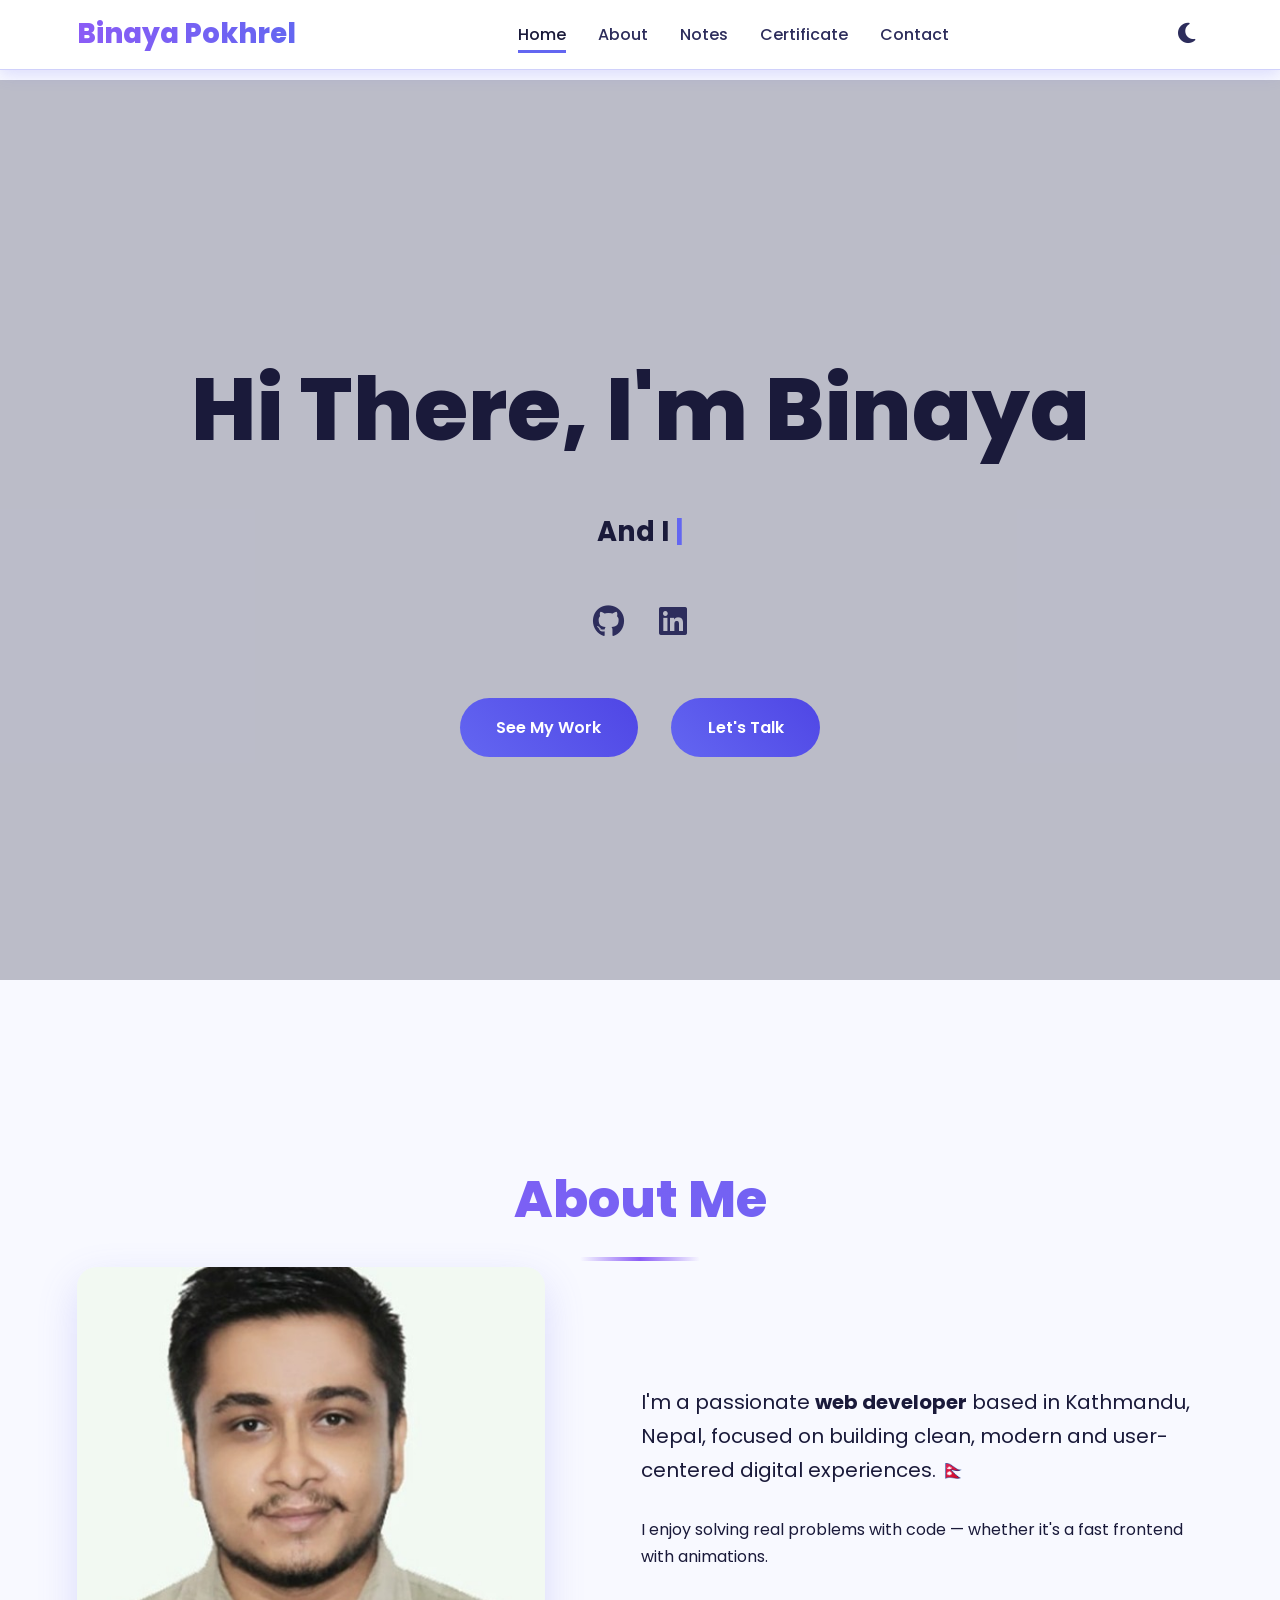
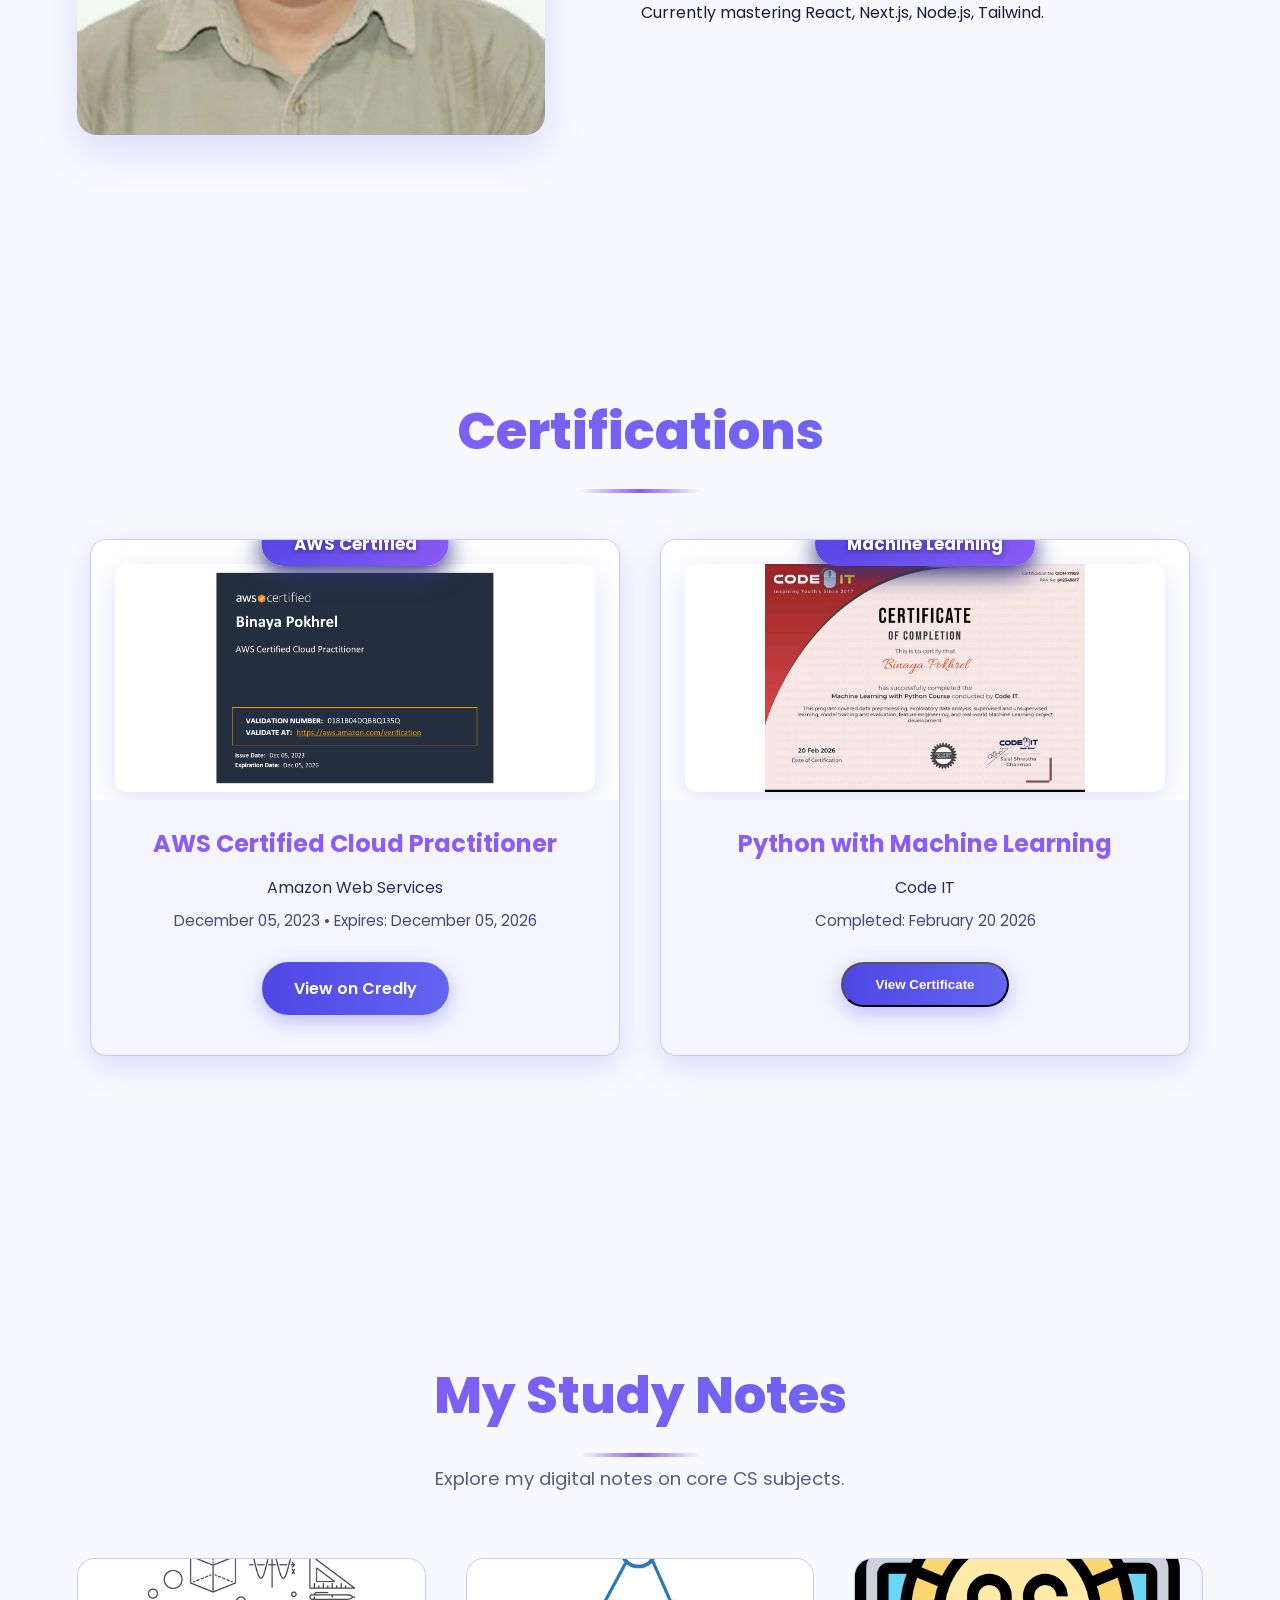
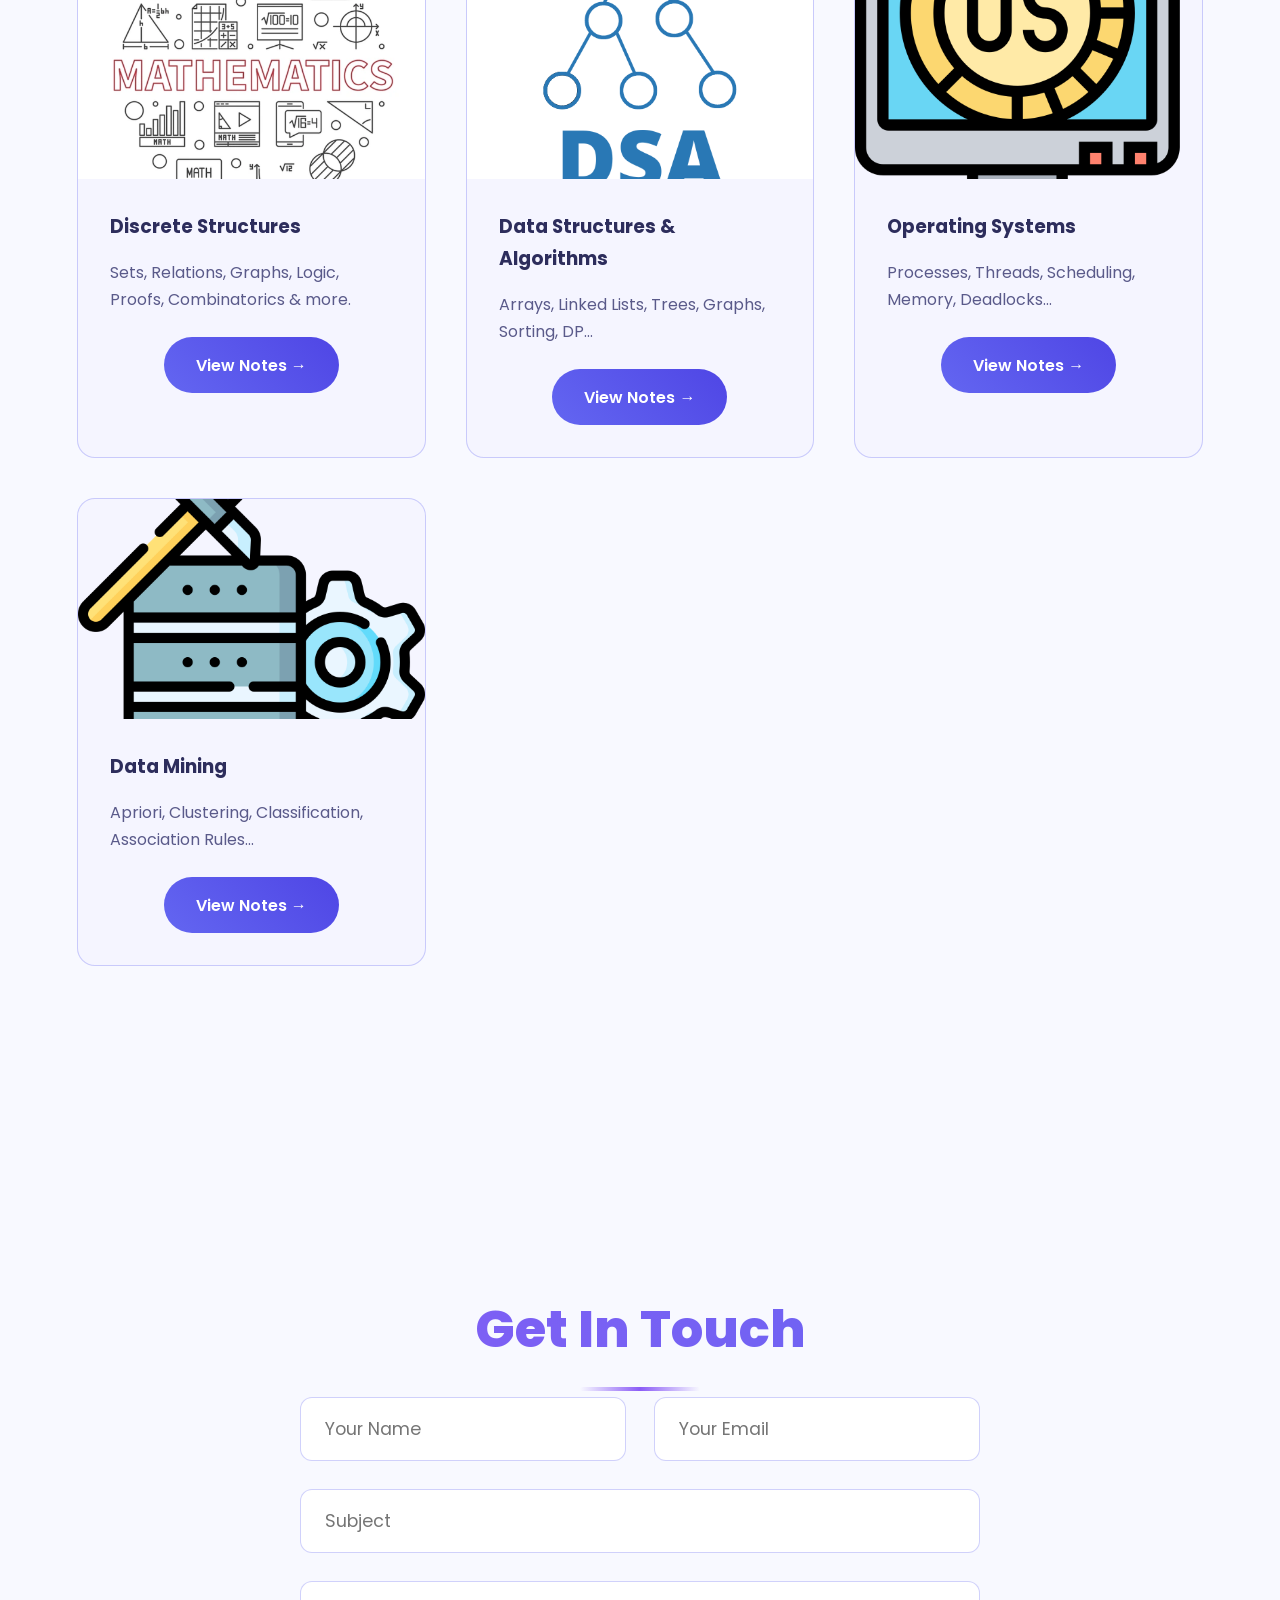
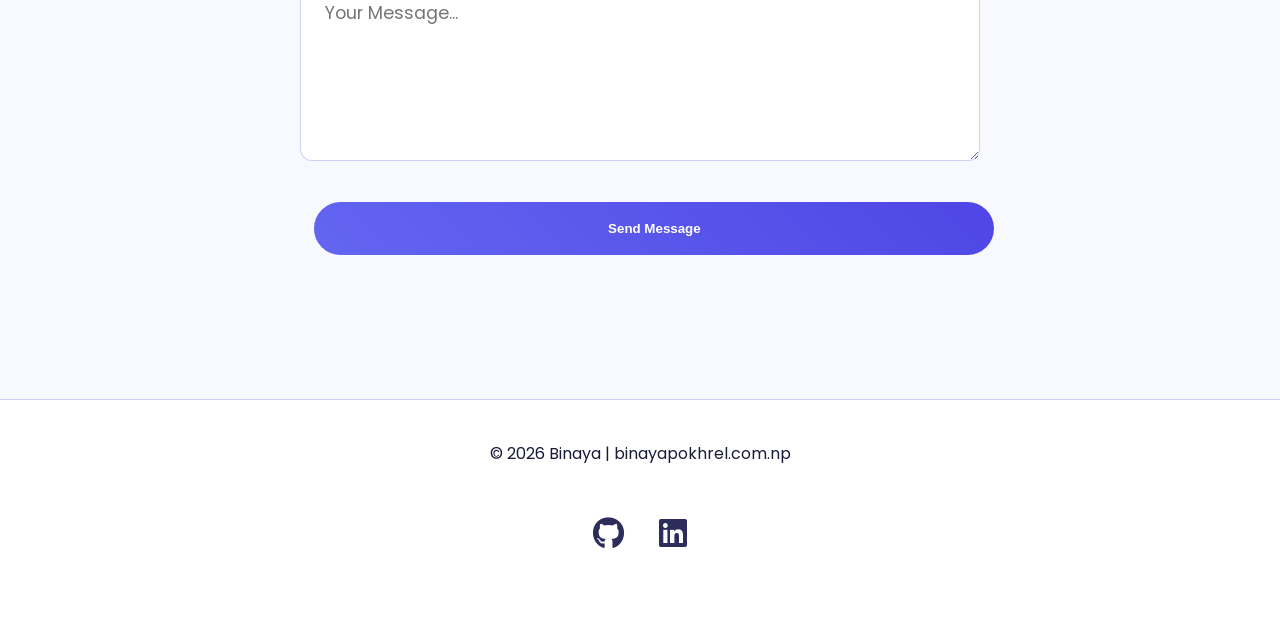
==== index.html @ a127db2f "Update index.html" ====
<!doctype html>
<html lang="en" data-theme="dark">
  <head>
    <meta charset="UTF-8" />
    <meta name="viewport" content="width=device-width, initial-scale=1.0" />
    <link
      rel="stylesheet"
      href="https://cdnjs.cloudflare.com/ajax/libs/font-awesome/6.5.0/css/all.min.css"
    />
    <link
      href="https://fonts.googleapis.com/css2?family=Poppins:wght@300;400;500;600;700;800&display=swap"
      rel="stylesheet"
    />
    <link rel="icon" href="/favicon.ico" type="image/x-icon" />

    <link rel="stylesheet" href="home_pages_style.css" />
    <title>Binaya Pokhrel | Web Developer in Nepal</title>
    <meta
      name="description"
      content="Binaya Pokhrel is a web developer from Kathmandu, Nepal. Specializing in React, Next.js, and modern web development."
    />

    <meta
      name="keywords"
      content="Binaya Pokhrel, Web Developer Nepal, React Developer Nepal, Kathmandu Developer"
    />

    <meta name="author" content="Binaya Pokhrel" />

    <meta name="robots" content="index, follow" />
    <script type="application/ld+json">
      {
        "@context": "https://schema.org",
        "@type": "Person",
        "name": "Binaya Pokhrel",
        "url": "https://binayapokhrel.com.np/",
        "image": "https://binayapokhrel.com.np/binaya.jpg",
        "sameAs": [
          "https://github.com/Binaya077",
          "https://www.linkedin.com/in/binaya-pokhrel-72b52a277/"
        ],
        "jobTitle": "Web Developer"
      }
    </script>
  </head>
  <body>
    <!-- Navigation -->
    <nav id="navbar">
      <div class="nav-container">
        <div class="logo">Binaya Pokhrel</div>

        <button class="hamburger" id="hamburger" aria-label="Toggle menu">
          <span></span>
          <span></span>
          <span></span>
        </button>

        <ul class="nav-links" id="navLinks">
          <li><a href="#home" class="active">Home</a></li>
          <li><a href="#about">About</a></li>
          <li><a href="#Notes">Notes</a></li>
          <li><a href="#certificates">Certificate</a></li>
          <li><a href="#contact">Contact</a></li>
        </ul>

        <div class="theme-toggle-desktop">
          <button id="themeBtn-desktop" aria-label="Toggle theme">
            <i class="fas fa-moon"></i>
          </button>
        </div>
      </div>
    </nav>

    <!-- Hero -->
    <section id="home">
      <video class="hero-video" autoplay muted loop playsinline>
        <source src="video/bg.mp4" type="video/mp4" />
        Your browser does not support the video tag.
      </video>
      <div class="hero-overlay"></div>

      <div class="hero-content">
        <h1>Hi There, I'm Binaya</h1>
        <h2>
          And I <span class="typing">build things</span
          ><span class="cursor">|</span>
        </h2>
        <div class="socials">
          <a href="https://github.com/Binaya077" target="_blank"
            ><i class="fab fa-github"></i
          ></a>
          <a
            href="https://www.linkedin.com/in/binaya-pokhrel-72b52a277/"
            target="_blank"
            ><i class="fab fa-linkedin"></i
          ></a>
        </div>
        <div>
          <a href="#Notes" class="btn">See My Work</a>
          <a href="#contact" class="btn">Let's Talk</a>
        </div>
      </div>
    </section>

    <!-- About -->
    <section id="about">
      <h2 class="section-title">About Me</h2>
      <div class="about-grid">
        <div class="about-img">
          <img src="image/binaya.jpg" alt="Binaya Pokhrel" />
        </div>
        <div>
          <p style="font-size: 1.25rem; margin-bottom: 1.8rem">
            I'm a passionate <strong>web developer</strong> based in Kathmandu,
            Nepal, focused on building clean, modern and user-centered digital
            experiences. 🇳🇵
          </p>
          <p style="margin-bottom: 1.8rem">
            I enjoy solving real problems with code — whether it's a fast
            frontend with animations.
          </p>
          <p>Currently mastering React, Next.js, Node.js, Tailwind.</p>
        </div>
      </div>
    </section>
    <!-- ===================== CERTIFICATES SECTION ===================== -->
    <section class="certificates-section" id="certificates">
      <div class="container">
        <h2 class="section-title">Certifications</h2>

        <div class="certificates-grid">
          <!-- Certificate 1 -->
          <div class="certificate-card">
            <div class="ribbon">AWS Certified</div>
            <div class="certificate-image">
              <img
                src="image/aws.png"
                alt="AWS Certified Cloud Practitioner Certificate"
                loading="lazy"
              />
            </div>
            <div class="certificate-content">
              <h3>AWS Certified Cloud Practitioner</h3>
              <p class="issuer">Amazon Web Services</p>
              <p class="date">December 05, 2023 • Expires: December 05, 2026</p>
              <a
                href="https://www.credly.com/badges/719e9d66-f7d1-41e0-a80d-3349d81aca88/linked_in?t=s58u3l"
                target="_blank"
                rel="noopener noreferrer"
                class="btn-verify"
              >
                View on Credly
              </a>
            </div>
          </div>

          <!-- Certificate 2 -->
          <div class="certificate-card">
            <div class="ribbon">Machine Learning</div>
            <div class="certificate-image">
              <img
                src="/image/python.jpeg"
                alt="Python with Machine Learning Certificate"
                loading="lazy"
              />
            </div>
            <div class="certificate-content">
              <h3>Python with Machine Learning</h3>
              <p class="issuer">Code IT</p>
              <p class="date">Completed: February 20 2026</p>
              <button class="btn-verify" onclick="openModal()">
                View Certificate
              </button>
            </div>
          </div>

          <!-- You can add more cards here -->
        </div>
      </div>
    </section>

    <!-- Notes -->
    <section id="Notes">
      <h2 class="section-title">My Study Notes</h2>
      <p
        style="
          text-align: center;
          max-width: 700px;
          margin: 0 auto 4rem;
          color: var(--text-muted);
          font-size: 1.15rem;
        "
      >
        Explore my digital notes on core CS subjects.
      </p>

      <div class="notes-grid">
        <a href="discrete_structure.html" class="project-card" target="_blank">
          <div
            class="project-img"
            style="background-image: url(&quot;image/disc.png&quot;)"
          ></div>
          <div class="project-info">
            <h3>Discrete Structures</h3>
            <p class="discrete">
              Sets, Relations, Graphs, Logic, Proofs, Combinatorics & more.
            </p>
            <div style="margin-top: 1.5rem; text-align: center">
              <span class="btn" style="padding: 0.9rem 2rem; font-size: 1rem"
                >View Notes →</span
              >
            </div>
          </div>
        </a>

        <a href="dsa_page.html" class="project-card" target="_blank">
          <div
            class="project-img"
            style="background-image: url(&quot;image/dsa.png&quot;)"
          ></div>
          <div class="project-info">
            <h3>Data Structures & Algorithms</h3>
            <p class="discrete">
              Arrays, Linked Lists, Trees, Graphs, Sorting, DP...
            </p>
            <div style="margin-top: 1.5rem; text-align: center">
              <span class="btn" style="padding: 0.9rem 2rem; font-size: 1rem"
                >View Notes →</span
              >
            </div>
          </div>
        </a>

        <a href="os_page.html" class="project-card" target="_blank">
          <div
            class="project-img"
            style="background-image: url(&quot;image/os.png&quot;)"
          ></div>
          <div class="project-info">
            <h3>Operating Systems</h3>
            <p class="discrete">
              Processes, Threads, Scheduling, Memory, Deadlocks...
            </p>
            <div style="margin-top: 1.5rem; text-align: center">
              <span class="btn" style="padding: 0.9rem 2rem; font-size: 1rem"
                >View Notes →</span
              >
            </div>
          </div>
        </a>

        <a href="datamining_page.html" class="project-card" target="_blank">
          <div
            class="project-img"
            style="background-image: url(&quot;image/datamin.png&quot;)"
          ></div>
          <div class="project-info">
            <h3>Data Mining</h3>
            <p class="discrete">
              Apriori, Clustering, Classification, Association Rules...
            </p>
            <div style="margin-top: 1.5rem; text-align: center">
              <span class="btn" style="padding: 0.9rem 2rem; font-size: 1rem"
                >View Notes →</span
              >
            </div>
          </div>
        </a>
      </div>
    </section>

    <!-- Contact -->
    <section id="contact">
      <h2 class="section-title">Get In Touch</h2>
      <div class="contact-form">
        <form id="contactForm">
          <div class="form-row">
            <input type="text" placeholder="Your Name" required />
            <input type="email" placeholder="Your Email" required />
          </div>
          <div style="margin: 1.8rem 0">
            <input type="text" placeholder="Subject" required />
          </div>
          <div>
            <textarea placeholder="Your Message..." required></textarea>
          </div>
          <button
            type="submit"
            class="btn"
            style="width: 100%; margin-top: 2rem; padding: 1.2rem"
          >
            Send Message
          </button>
        </form>
      </div>
    </section>

    <!-- Footer -->
    <footer>
      <p>© 2026 Binaya | binayapokhrel.com.np</p>
      <div class="socials">
        <a href="https://github.com/Binaya077" target="_blank"
          ><i class="fab fa-github"></i
        ></a>
        <a
          href="https://www.linkedin.com/in/binaya-pokhrel-72b52a277/"
          target="_blank"
          ><i class="fab fa-linkedin"></i
        ></a>
      </div>
    </footer>
    <!-- Modal for certificate popup -->
    <div id="certificateModal" class="modal">
      <div class="modal-content">
        <span class="close-modal">&times;</span>
        <img
          id="modalImage"
          src="/image/python.jpeg"
          alt="Python with Machine Learning Certificate - Full View"
        />
        <p>Python with Machine Learning - Code IT</p>
      </div>
    </div>
    <script src="script.js"></script>
  </body>
</html>
---- home_pages_style.css ----
:root {
      --bg-primary:     #0d0d1a;
      --bg-secondary:   #080818;
      --bg-card:        rgba(15,15,45,0.65);
      --text-primary:   #e0e0ff;
      --text-secondary: #d0d6ff;
      --text-muted:     #a5b4fc;
      --accent:         #7c7fff;
      --accent-dark:    #6366f1;
      --accent-light:   #a78bfa;
      --border:         rgba(120,100,255,0.22);
      --shadow:         rgba(0,0,0,0.5);
      --overlay:        rgba(0,0,0,0.45);
    }

    [data-theme="light"] {
      --bg-primary:     #f8f9ff;
      --bg-secondary:   #ffffff;
      --bg-card:        rgba(245,245,255,0.94);
      --text-primary:   #1a1a3a;
      --text-secondary: #2d2d5c;
      --text-muted:     #5a5a8a;
      --accent:         #6366f1;
      --accent-dark:    #4f46e5;
      --accent-light:   #8b5cf6;
      --border:         rgba(99,102,241,0.3);
      --shadow:         rgba(99,102,241,0.2);
      --overlay:        rgba(30,30,60,0.28);
    }

    * {
      margin: 0;
      padding: 0;
      box-sizing: border-box;
    }

    body {
      font-family: 'Poppins', sans-serif;
      background: var(--bg-primary);
      color: var(--text-primary);
      line-height: 1.7;
      overflow-x: hidden;
      padding-top: 80px;
      transition: background 0.4s, color 0.4s;
    }

    html { scroll-behavior: smooth; }

    /* ─── Navbar ─── */
    nav {
      position: fixed;
      top: 0; left: 0; right: 0;
      z-index: 1000;
      background: rgba(10,10,25,0.9);
      backdrop-filter: blur(12px);
      border-bottom: 1px solid var(--border);
      height: 70px;
      transition: all 0.4s;
    }

    [data-theme="light"] nav {
      background: rgba(255,255,255,0.94);
      backdrop-filter: blur(12px);
      box-shadow: 0 4px 16px var(--shadow);
    }

    .nav-container {
      max-width: 1300px;
      margin: 0 auto;
      padding: 0 6%;
      display: flex;
      justify-content: space-between;
      align-items: center;
      height: 100%;
    }

    .logo {
      font-size: 1.7rem;
      font-weight: 800;
      background: linear-gradient(90deg, var(--accent-light), var(--accent));
      -webkit-background-clip: text;
      -webkit-text-fill-color: transparent;
    }

    .nav-links {
      display: flex;
      gap: 2rem;
      list-style: none;
    }

    .nav-links a {
      color: var(--text-secondary);
      text-decoration: none;
      font-weight: 500;
      font-size: 1rem;
      position: relative;
      transition: color 0.3s;
    }

    .nav-links a::after {
      content: '';
      position: absolute;
      width: 0; height: 2.5px;
      bottom: -7px; left: 0;
      background: var(--accent);
      transition: width 0.4s ease;
    }

    .nav-links a:hover::after,
    .nav-links a.active::after { width: 100%; }

    .nav-links a:hover,
    .nav-links a.active { color: var(--text-primary); }

    /* Hamburger */
    .hamburger {
      display: none;
      flex-direction: column;
      justify-content: space-between;
      width: 32px;
      height: 24px;
      background: none;
      border: none;
      cursor: pointer;
      z-index: 1100;
    }

    .hamburger span {
      width: 100%;
      height: 3px;
      background: var(--text-primary);
      border-radius: 3px;
      transition: all 0.35s;
    }

    /* Theme toggle (desktop version) */
    .theme-toggle-desktop {
      display: flex;
      align-items: center;
    }

    .theme-toggle-desktop button {
      background: none;
      border: none;
      color: var(--text-secondary);
      font-size: 1.45rem;
      cursor: pointer;
      padding: 0.5rem;
      transition: all 0.3s;
    }

    .theme-toggle-desktop button:hover {
      color: var(--accent);
      transform: scale(1.2);
    }

    /* Hero */
    #home {
      position: relative;
      min-height: 100vh;
      display: flex;
      align-items: center;
      justify-content: center;
      text-align: center;
      padding: 2rem 6% 0;
      overflow: hidden;
    }

    .hero-video {
      position: absolute;
      inset: 0;
      width: 100%;
      height: 100%;
      object-fit: cover;
      z-index: 1;
    }

    .hero-overlay {
      position: absolute;
      inset: 0;
      background: var(--overlay);
      z-index: 2;
    }

    .hero-content {
      position: relative;
      z-index: 3;
      max-width: 950px;
    }

    .hero-content h1 {
      font-size: clamp(2.8rem, 8vw, 5.5rem);
      margin-bottom: 1.4rem;
      font-weight: 800;
    }

    .hero-content h2 {
      font-size: 1.7rem;
      margin: 1.5rem 0 2.5rem;
    }

    .typing { color: var(--accent); font-weight: 700; }
    .cursor  { color: var(--accent); animation: blink 0.8s step-end infinite; }

    @keyframes blink { 50% { opacity: 0; } }

    .socials {
      margin: 2.5rem 0 3rem;
      display: flex;
      justify-content: center;
      gap: 2.2rem;
    }

    .socials a {
      color: var(--text-secondary);
      font-size: 2rem;
      transition: all 0.4s;
    }

    .socials a:hover {
      color: var(--accent);
      transform: translateY(-8px) scale(1.15);
    }

    .btn {
      display: inline-block;
      padding: 1rem 2.3rem;
      background: linear-gradient(45deg, var(--accent), var(--accent-dark));
      color: white;
      text-decoration: none;
      border-radius: 50px;
      font-weight: 600;
      margin: 0 0.9rem;
      transition: all 0.4s;
      border: none;
      cursor: pointer;
    }

    .btn:hover {
      transform: translateY(-4px);
      box-shadow: 0 12px 30px color-mix(in srgb, var(--accent) 60%, black);
    }

    /* Sections */
    section {
      padding: 11rem 6% 9rem;
      max-width: 1300px;
      margin: 0 auto;
    }

    .section-title {
      text-align: center;
      font-size: 3.2rem;
      margin-bottom: 5rem;
      color: var(--accent-light);
      position: relative;
    }

    .section-title::after {
      content: '';
      width: 140px; height: 5px;
      background: linear-gradient(90deg, var(--accent), var(--accent-dark));
      position: absolute;
      bottom: -18px; left: 50%;
      transform: translateX(-50%);
      border-radius: 3px;
    }

    .about-grid {
      display: grid;
      grid-template-columns: 1fr 1.2fr;
      gap: 6rem;
      align-items: center;
    }

    .about-img img {
      width: 100%;
      border-radius: 20px;
      box-shadow: 0 15px 40px var(--shadow);
      transition: transform 0.5s;
    }

    .about-img:hover img { transform: scale(1.04); }

    .notes-grid {
      display: grid;
      grid-template-columns: repeat(auto-fit, minmax(320px, 1fr));
      gap: 2.5rem;
    }

    .project-card {
      background: var(--bg-card);
      border-radius: 18px;
      overflow: hidden;
      border: 1px solid var(--border);
      text-decoration: none;
      color: inherit;
      transition: all 0.5s;
      display: block;
    }

    .project-card:hover {
      transform: translateY(-16px);
      border-color: var(--accent);
      box-shadow: 0 25px 50px var(--shadow);
    }

    .project-img {
      height: 220px;
      background-size: cover;
      background-position: center;
      background-repeat: no-repeat;
    }

    .project-info {
      padding: 2rem;
    }

    .project-info h3 {
      color: var(--text-secondary);
      margin-bottom: 1rem;
    }

    .discrete { color: var(--text-muted); }

    .contact-form {
      max-width: 680px;
      margin: 0 auto;
    }

    .form-row {
      display: grid;
      grid-template-columns: 1fr 1fr;
      gap: 1.8rem;
    }

    input, textarea {
      width: 100%;
      padding: 1.1rem 1.5rem;
      background: color-mix(in srgb, var(--bg-secondary) 95%, white);
      border: 1px solid var(--border);
      border-radius: 12px;
      color: var(--text-primary);
      font-size: 1.1rem;
      font-family: inherit;
    }

    textarea { min-height: 180px; }

    footer {
      background: var(--bg-secondary);
      text-align: center;
      padding: 2.5rem 6% 1.5rem;
      border-top: 1px solid var(--border);
    }

    /* ─── RESPONSIVE ─── */
    @media (max-width: 768px) {
      body { padding-top: 70px; }
      nav { height: 70px; }

      .hamburger { display: flex; }

      .nav-links {
        position: fixed;
        top: 0;
        right: -100%;
        width: 80%;
        max-width: 320px;
        height: 100vh;
        background: var(--bg-secondary);
        flex-direction: column;
        justify-content: center;
        align-items: center;
        transition: right 0.45s ease;
        z-index: 999;
        padding: 6rem 2rem 2rem;
      }

      .nav-links.active {
        right: 0;
      }

      .nav-links a {
        font-size: 1.4rem;
        margin: 1.4rem 0;
      }

      .theme-toggle-desktop { display: none; }

      .theme-item {
        margin-top: 3rem;
      }

      #themeBtn-mobile {
        font-size: 2.2rem;
        padding: 1rem;
        background: none;
        border: none;
        color: var(--text-secondary);
        cursor: pointer;
      }

      .about-grid { grid-template-columns: 1fr; text-align: center; gap: 3rem; }
      .form-row { grid-template-columns: 1fr; }
      .section-title { font-size: 2.6rem; }
      .hero-video { display: none; } /* video usually looks bad on mobile */
    }

    /* Hamburger animation */
    .hamburger.active span:nth-child(1) {
      transform: rotate(45deg) translate(8px, 8px);
    }
    .hamburger.active span:nth-child(2) {
      opacity: 0;
    }
    .hamburger.active span:nth-child(3) {
      transform: rotate(-45deg) translate(7px, -7px);
    }
  
    /* CERTIFICATES SECTION – works in both themes via variables */
/* CERTIFICATES SECTION */
.certificates-section {
  padding: 100px 20px 120px;
  background: var(--bg-primary);
}

.container {
  max-width: 1100px;
  margin: 0 auto;
}

.section-title {
  text-align: center;
  font-size: 3.2rem;
  font-weight: 800;
  margin-bottom: 1.5rem;
  background: linear-gradient(90deg, var(--accent-light), var(--accent));
  -webkit-background-clip: text;
  -webkit-text-fill-color: transparent;
  background-clip: text;
  position: relative;
}

.section-title::after {
  content: '';
  display: block;
  width: 120px;
  height: 4px;
  background: linear-gradient(90deg, transparent, var(--accent-light), transparent);
  margin: 20px auto 0;
  border-radius: 2px;
}

.certificates-grid {
  display: grid;
  grid-template-columns: repeat(auto-fit, minmax(340px, 1fr));
  gap: 2.5rem;
  margin-top: 4rem;
}

.certificate-card {
  position: relative;
  background: var(--bg-card);
  border: 1px solid var(--border);
  border-radius: 16px;
  overflow: hidden;
  transition: all 0.4s ease;
  box-shadow: 0 10px 30px var(--shadow);
}

.certificate-card:hover {
  transform: translateY(-12px);
  box-shadow: 0 20px 50px color-mix(in srgb, var(--accent) 35%, transparent);
  border-color: color-mix(in srgb, var(--accent) 60%, transparent);
}

/* Floating Ribbon */
.ribbon {
  position: absolute;
  top: -18px;
  left: 50%;
  transform: translateX(-50%);
  background: linear-gradient(135deg, var(--accent-dark), var(--accent-light));
  color: white;
  padding: 8px 32px;
  font-weight: 700;
  font-size: 1.05rem;
  border-radius: 50px;
  box-shadow: 0 8px 25px color-mix(in srgb, var(--accent) 50%, black);
  white-space: nowrap;
  z-index: 10;
  animation: float 5s ease-in-out infinite;
  text-shadow: 0 1px 6px rgba(0,0,0,0.5);
}

@keyframes float {
  0%, 100% { transform: translateX(-50%) translateY(0) rotate(-4deg); }
  50%      { transform: translateX(-50%) translateY(-14px) rotate(4deg); }
}

/* .certificate-area */
.certificate-image {
  position: relative;
  height: 260px;                    /* ← adjust this value: 220–300px depending on your taste */
  padding: 1.5rem 1.5rem 0.5rem;
  background: color-mix(in srgb, var(--bg-secondary) 92%, white);
  display: flex;
  align-items: center;
  justify-content: center;
  overflow: hidden;
}

.certificate-image img {
  width: 100%;
  height: 100%;
  object-fit: contain;
  object-position: center;
  border-radius: 12px;
  box-shadow: 0 8px 30px var(--shadow);
  transition: transform 0.4s ease;
  background: white;                /* helps if certificate has transparent edges */
}

.certificate-card:hover .certificate-image img {
  transform: scale(1.05);
}

/* Content below image */
.certificate-content {
  padding: 1.5rem 2rem 2.5rem;
  text-align: center;
}

.certificate-content h3 {
  font-size: 1.5rem;
  font-weight: 700;
  color: var(--accent-light);
  margin-bottom: 0.6rem;
}

.issuer, .date {
  color: var(--text-secondary);
  font-size: 1rem;
  margin: 0.4rem 0;
}

.date {
  font-size: 0.95rem;
  opacity: 0.85;
}

.btn-verify {
  display: inline-block;
  margin-top: 1.4rem;
  padding: 0.8rem 2rem;
  background: linear-gradient(90deg, var(--accent-dark), var(--accent));
  color: white;
  text-decoration: none;
  font-weight: 600;
  border-radius: 50px;
  transition: all 0.3s ease;
  box-shadow: 0 6px 20px color-mix(in srgb, var(--accent) 40%, transparent);
}

.btn-verify:hover {
  transform: translateY(-3px);
  box-shadow: 0 12px 30px color-mix(in srgb, var(--accent) 55%, transparent);
}

/* Responsive */
@media (max-width: 640px) {
  .section-title {
    font-size: 2.4rem;
  }
  .certificates-grid {
    grid-template-columns: 1fr;
  }
  .certificate-image {
    height: 220px;          /* smaller on mobile */
  }
}

/* certificate pop up */
/* Modal Styles */
.modal {
  display: none;
  position: fixed;
  z-index: 2000;
  left: 0;
  top: 0;
  width: 100%;
  height: 100%;
  background-color: rgba(0, 0, 0, 0.9);
  overflow: auto;
  padding-top: 30px;
}

.modal-content {
  margin: auto;
  display: block;
  max-width: 90%;
  max-height: 85vh;
  position: relative;
  text-align: center;
}

#modalImage {
  max-width: 100%;
  max-height: 80vh;
  border-radius: 12px;
  box-shadow: 0 15px 40px rgba(0,0,0,0.7);
  margin: 20px auto;
}

.modal-content p {
  color: white;
  font-size: 1.2rem;
  margin: 10px 0 30px;
  font-weight: 500;
}

.close-modal {
  position: absolute;
  top: 15px;
  right: 35px;
  color: white;
  font-size: 40px;
  font-weight: bold;
  cursor: pointer;
  transition: 0.3s;
}

.close-modal:hover,
.close-modal:focus {
  color: #bbb;
  text-decoration: none;
}

/* Responsive - make sure modal looks good on mobile */
@media (max-width: 768px) {
  .close-modal {
    right: 20px;
    top: 10px;
    font-size: 35px;
  }
}
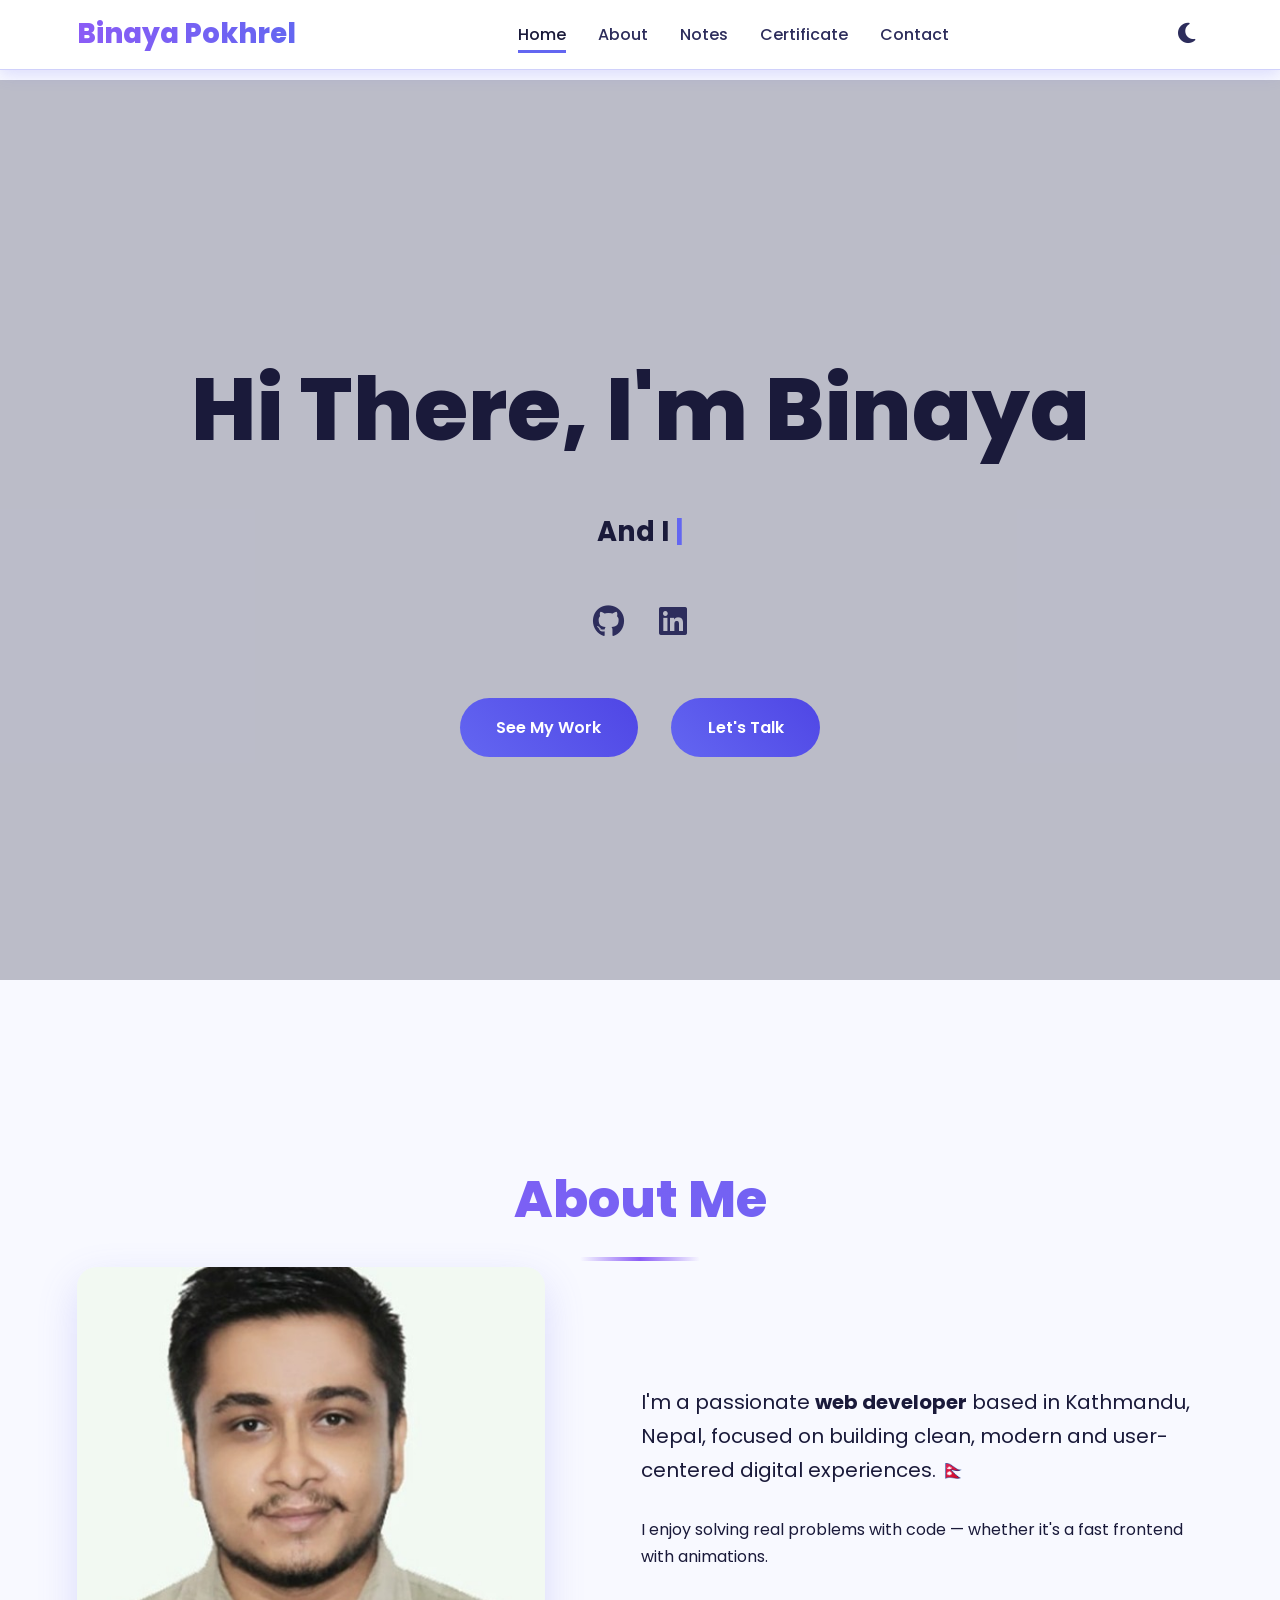
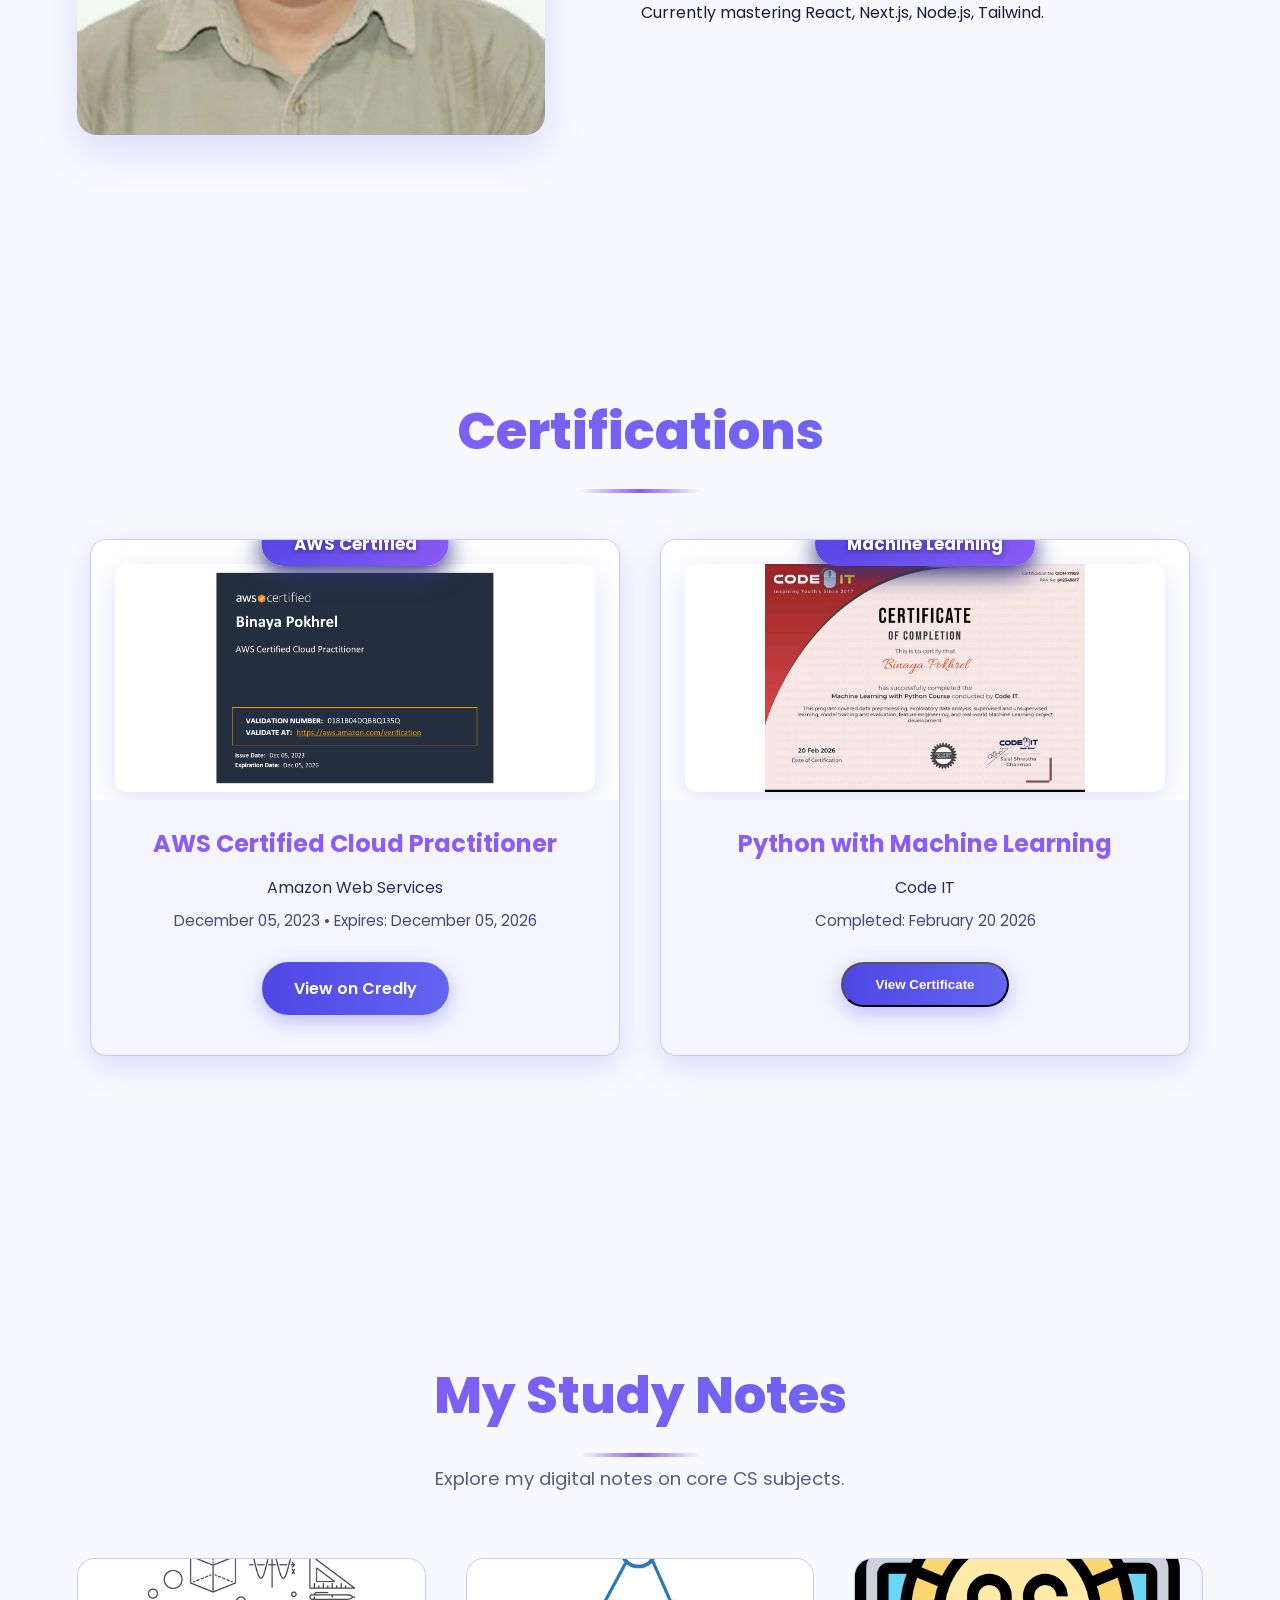
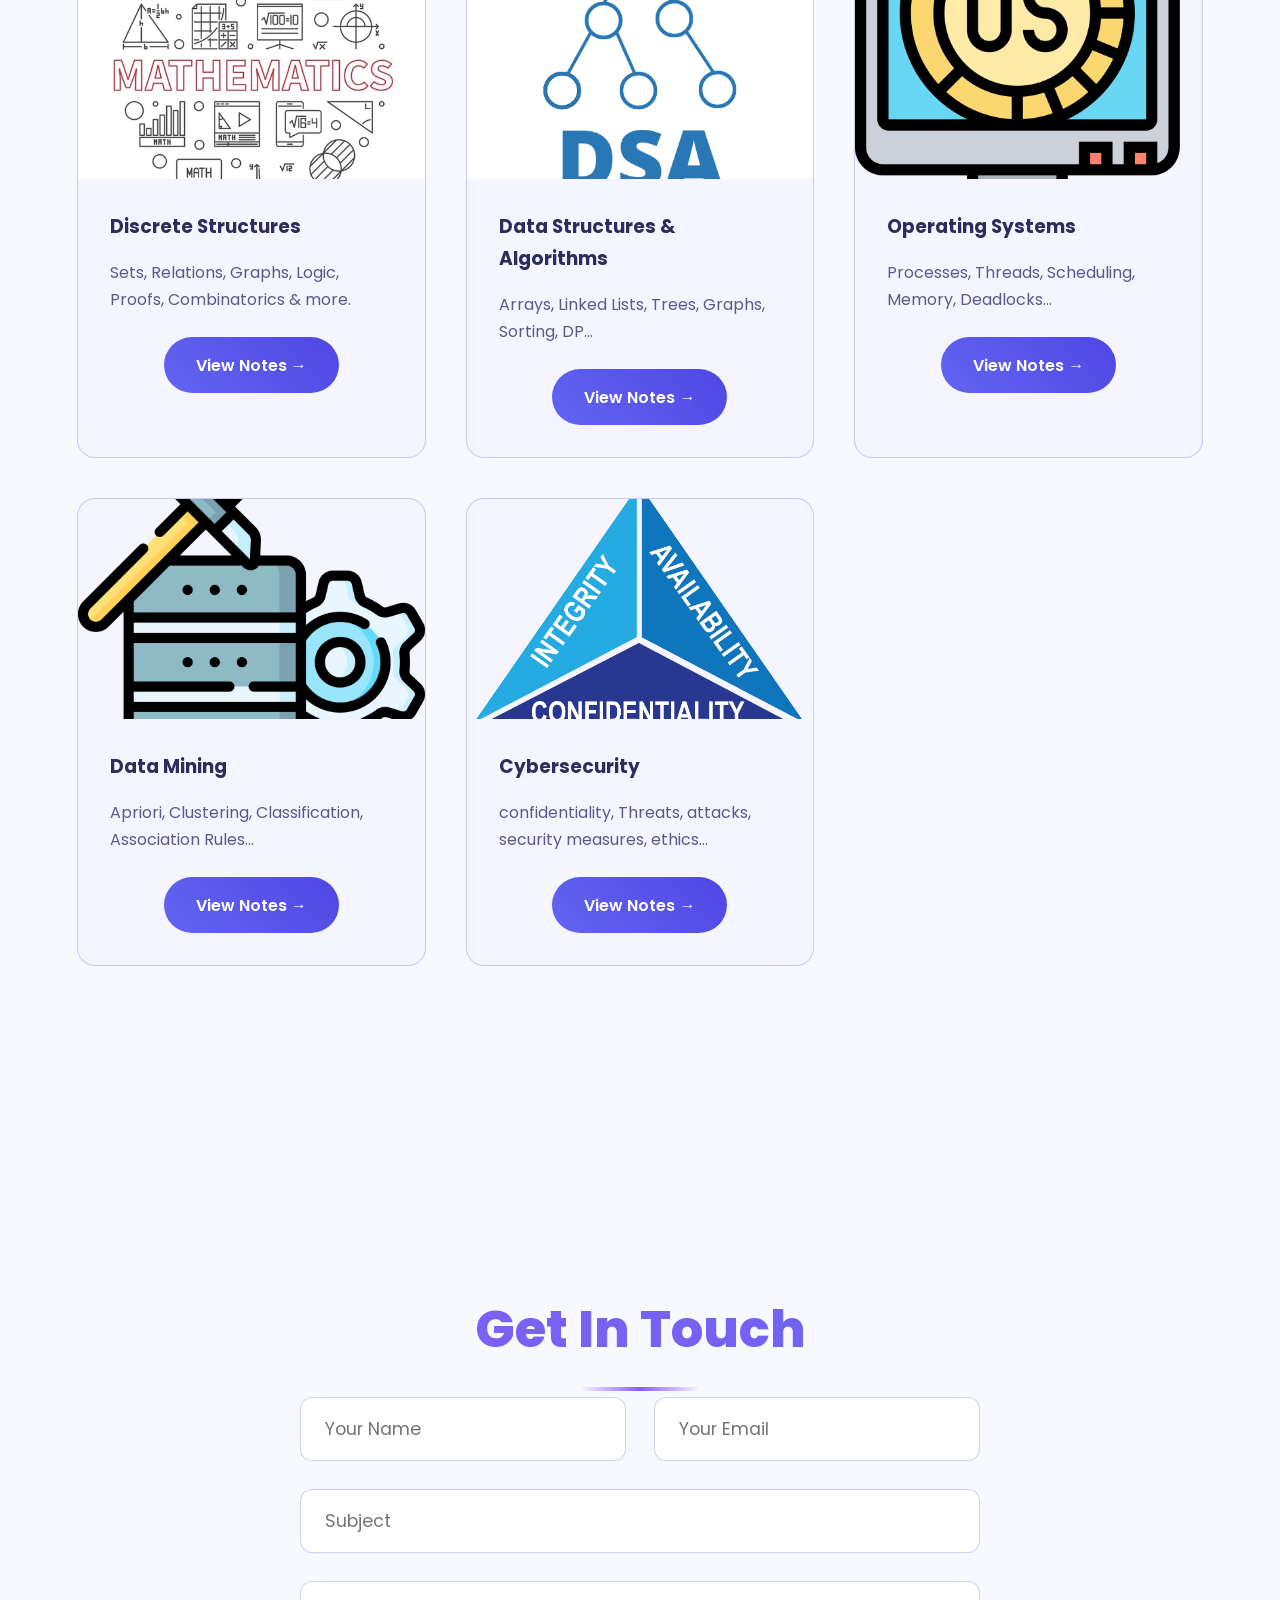
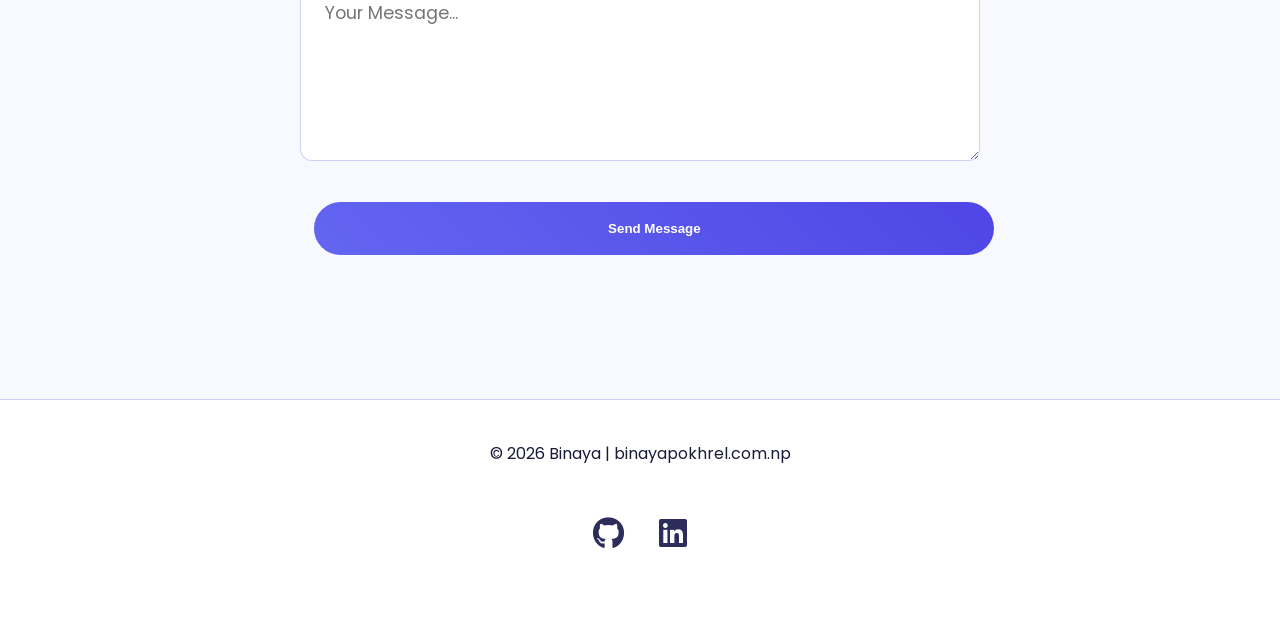
==== commit b20599f9: "Update index.html" ====
--- a/index.html
+++ b/index.html
@@ -266,6 +266,23 @@
             </div>
           </div>
         </a>
+        <a href="cybersecurity_page.html" class="project-card" target="_blank">
+          <div
+            class="project-img"
+            style="background-image: url(&quot;image/cyber.png&quot;)"
+          ></div>
+          <div class="project-info">
+            <h3>Cybersecurity</h3>
+            <p class="discrete">
+              confidentiality, Threats, attacks, security measures, ethics...
+            </p>
+            <div style="margin-top: 1.5rem; text-align: center">
+              <span class="btn" style="padding: 0.9rem 2rem; font-size: 1rem"
+                >View Notes →</span
+              >
+            </div>
+          </div>
+        </a>
       </div>
     </section>
 
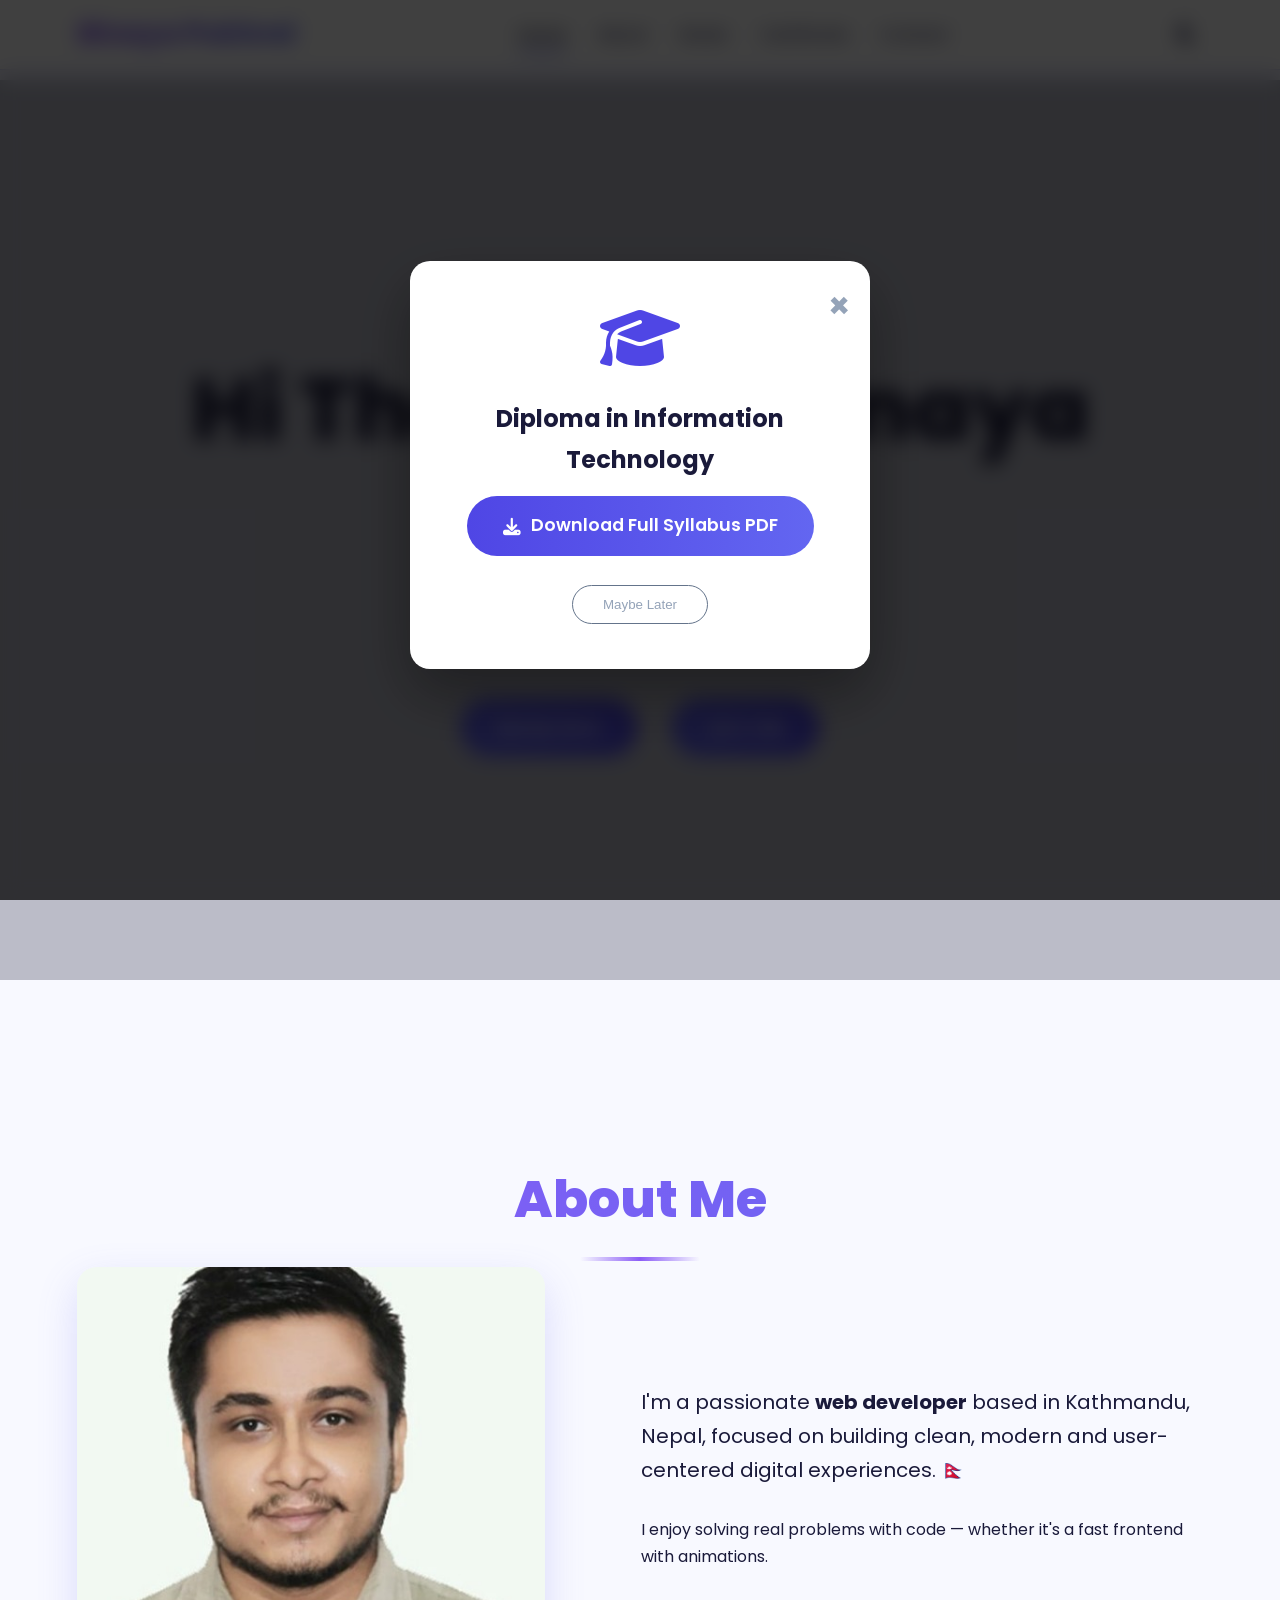
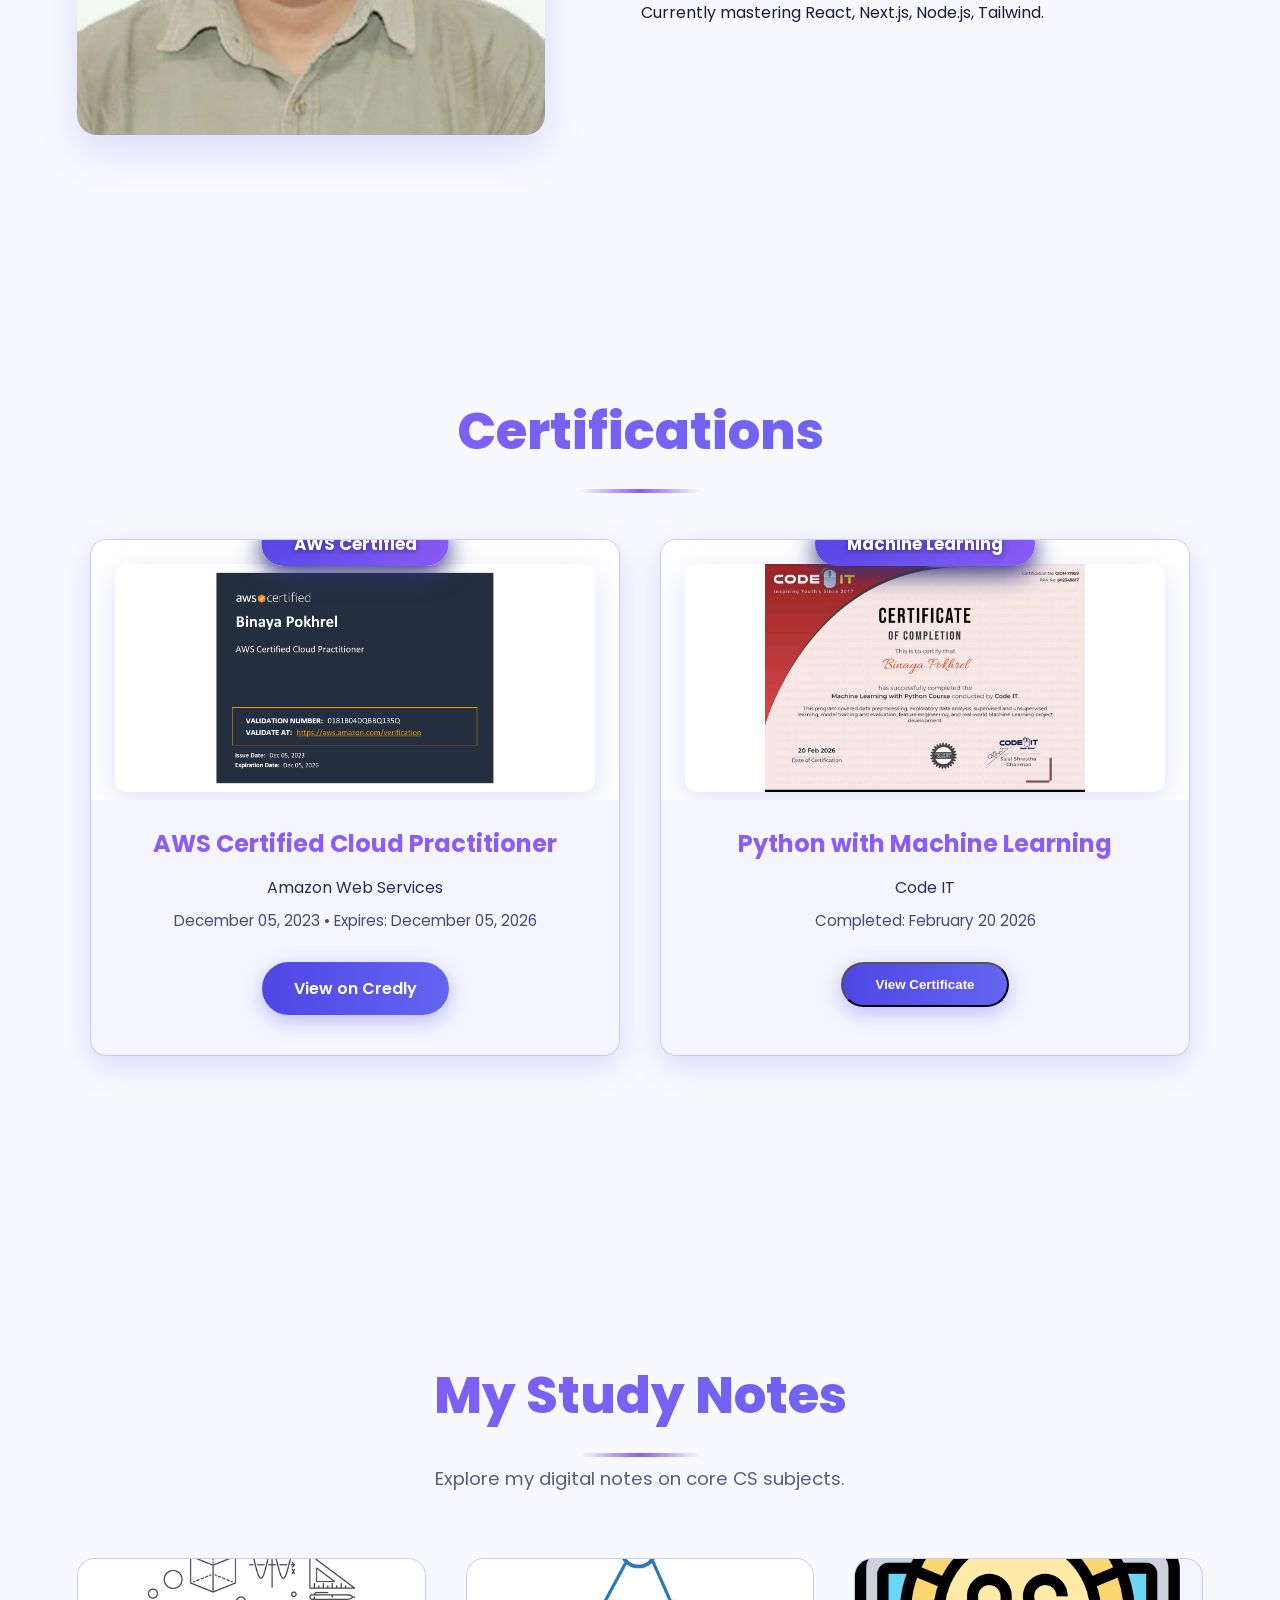
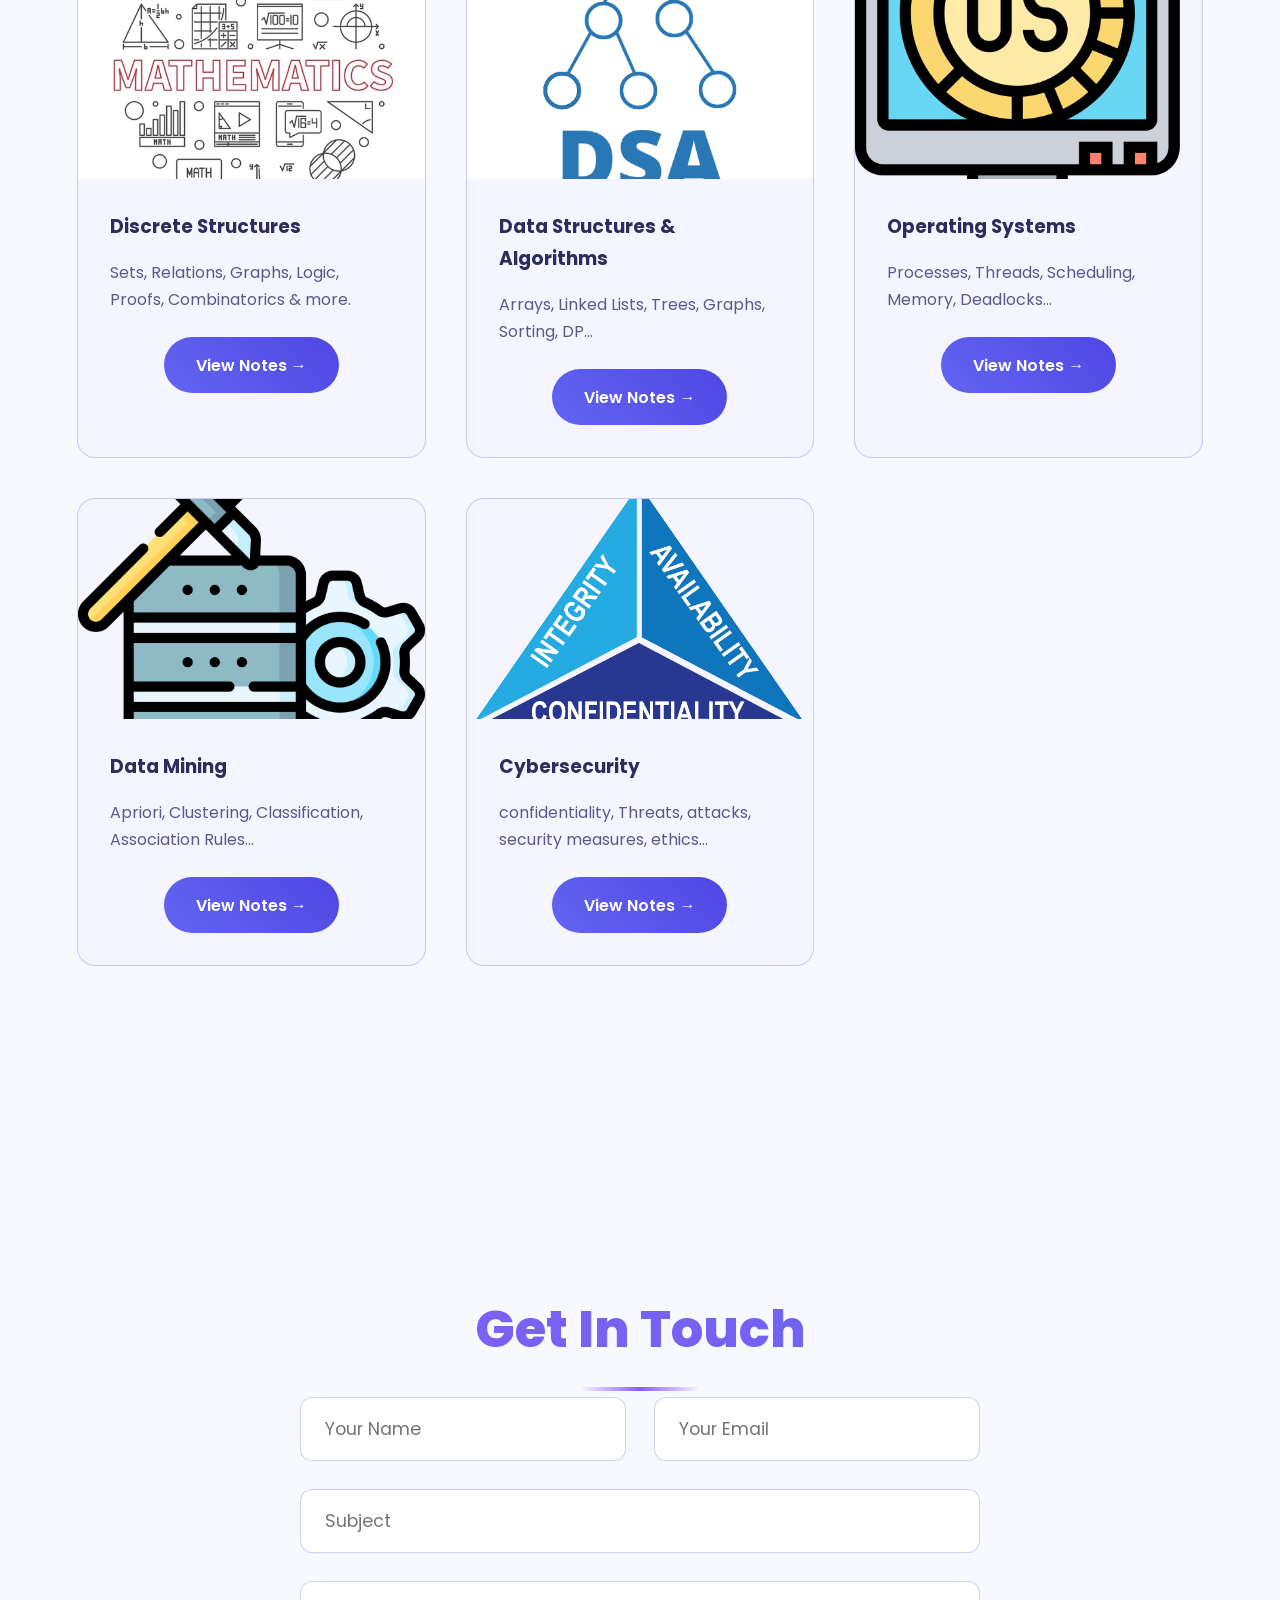
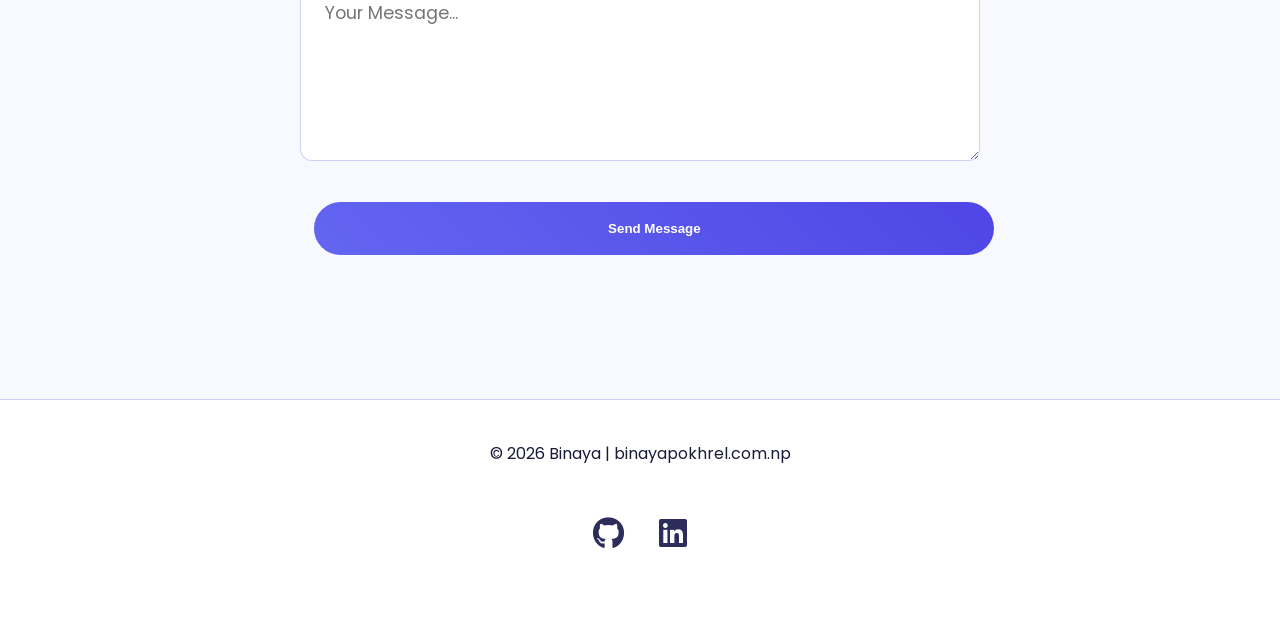
==== commit c16933fc: "Update index.html" ====
--- a/index.html
+++ b/index.html
@@ -338,6 +338,32 @@
         <p>Python with Machine Learning - Code IT</p>
       </div>
     </div>
+    <!-- Diploma in IT Syllabus Popup - Page Load Version -->
+  <div id="syllabusPopup" class="modal">
+    <div class="modal-content" style="max-width: 460px; padding: 2.8rem 2rem; text-align: center;">
+      <span class="close-modal" onclick="closeSyllabusPopup()" style="position:absolute; top:15px; right:20px; font-size:2.2rem; cursor:pointer; color:#94a3b8;">×</span>
+      
+      <div style="margin-bottom: 1.8rem;">
+        <i class="fas fa-graduation-cap" style="font-size: 4rem; color: #4f46e5;"></i>
+      </div>
+      
+      <h2 style="margin-bottom: 1rem;">Diploma in Information Technology</h2>
+      <a href="https://ctevt.org.np/uploads/docs/2022-12-22_Diploma%20in%20Information%20Technology_revised_2022.pdf" 
+         target="_blank"
+         onclick="closeSyllabusPopup()"
+         class="btn" 
+         style="padding: 15px 36px; font-size: 1.1rem; background: linear-gradient(90deg, #4f46e5, #6366f1); color: white; border-radius: 50px; text-decoration: none; display: inline-flex; align-items: center; gap: 10px;">
+        <i class="fas fa-download"></i> 
+        Download Full Syllabus PDF
+      </a>
+
+      <button onclick="closeSyllabusPopup()" 
+              style="margin-top: 1.8rem; background:none; border:1px solid #64748b; color:#94a3b8; padding:11px 30px; border-radius:50px; cursor:pointer;">
+        Maybe Later
+      </button>
+    </div>
+  </div>
+  
     <script src="script.js"></script>
   </body>
 </html>
--- a/home_pages_style.css
+++ b/home_pages_style.css
@@ -646,3 +646,92 @@
     font-size: 35px;
   }
 }
+/* ===================== DIPLOMA IN IT SYLLABUS POPUP CSS ===================== */
+
+/* Main Modal Container */
+#syllabusPopup.modal {
+  display: none;
+  position: fixed;
+  top: 0;
+  left: 0;
+  width: 100%;
+  height: 100%;
+  background: rgba(0, 0, 0, 0.75);
+  z-index: 3000;
+  align-items: center;
+  justify-content: center;
+  backdrop-filter: blur(10px);
+}
+
+/* Modal Content Box */
+#syllabusPopup .modal-content {
+  background: var(--card-bg, #ffffff);
+  border-radius: 20px;
+  width: 90%;
+  max-width: 460px;
+  padding: 2.8rem 2rem 2.5rem;
+  position: relative;
+  box-shadow: 0 25px 60px rgba(0, 0, 0, 0.35);
+  animation: popupAppear 0.4s ease forwards;
+  text-align: center;
+}
+
+[data-theme="dark"] #syllabusPopup .modal-content {
+  background: #1e2937;
+  box-shadow: 0 25px 60px rgba(0, 0, 0, 0.5);
+}
+
+/* Close Button */
+#syllabusPopup .close-modal {
+  position: absolute;
+  top: 15px;
+  right: 20px;
+  font-size: 2.2rem;
+  color: #94a3b8;
+  cursor: pointer;
+  transition: color 0.3s;
+}
+
+#syllabusPopup .close-modal:hover {
+  color: #ef4444;
+}
+
+/* Animation */
+@keyframes popupAppear {
+  from {
+    opacity: 0;
+    transform: scale(0.7) translateY(40px);
+  }
+  to {
+    opacity: 1;
+    transform: scale(1) translateY(0);
+  }
+}
+
+/* Icon Styling */
+#syllabusPopup .modal-content i.fa-graduation-cap {
+  color: #4f46e5;
+}
+
+/* Button Styling */
+#syllabusPopup .btn {
+  display: inline-flex;
+  align-items: center;
+  gap: 10px;
+  font-weight: 600;
+  transition: all 0.3s ease;
+}
+
+#syllabusPopup .btn:hover {
+  transform: translateY(-3px);
+  box-shadow: 0 10px 25px rgba(79, 70, 229, 0.4);
+}
+
+/* Maybe Later Button */
+#syllabusPopup button[onclick="closeSyllabusPopup()"] {
+  transition: all 0.3s ease;
+}
+
+#syllabusPopup button[onclick="closeSyllabusPopup()"]:hover {
+  background: rgba(148, 163, 184, 0.1);
+}
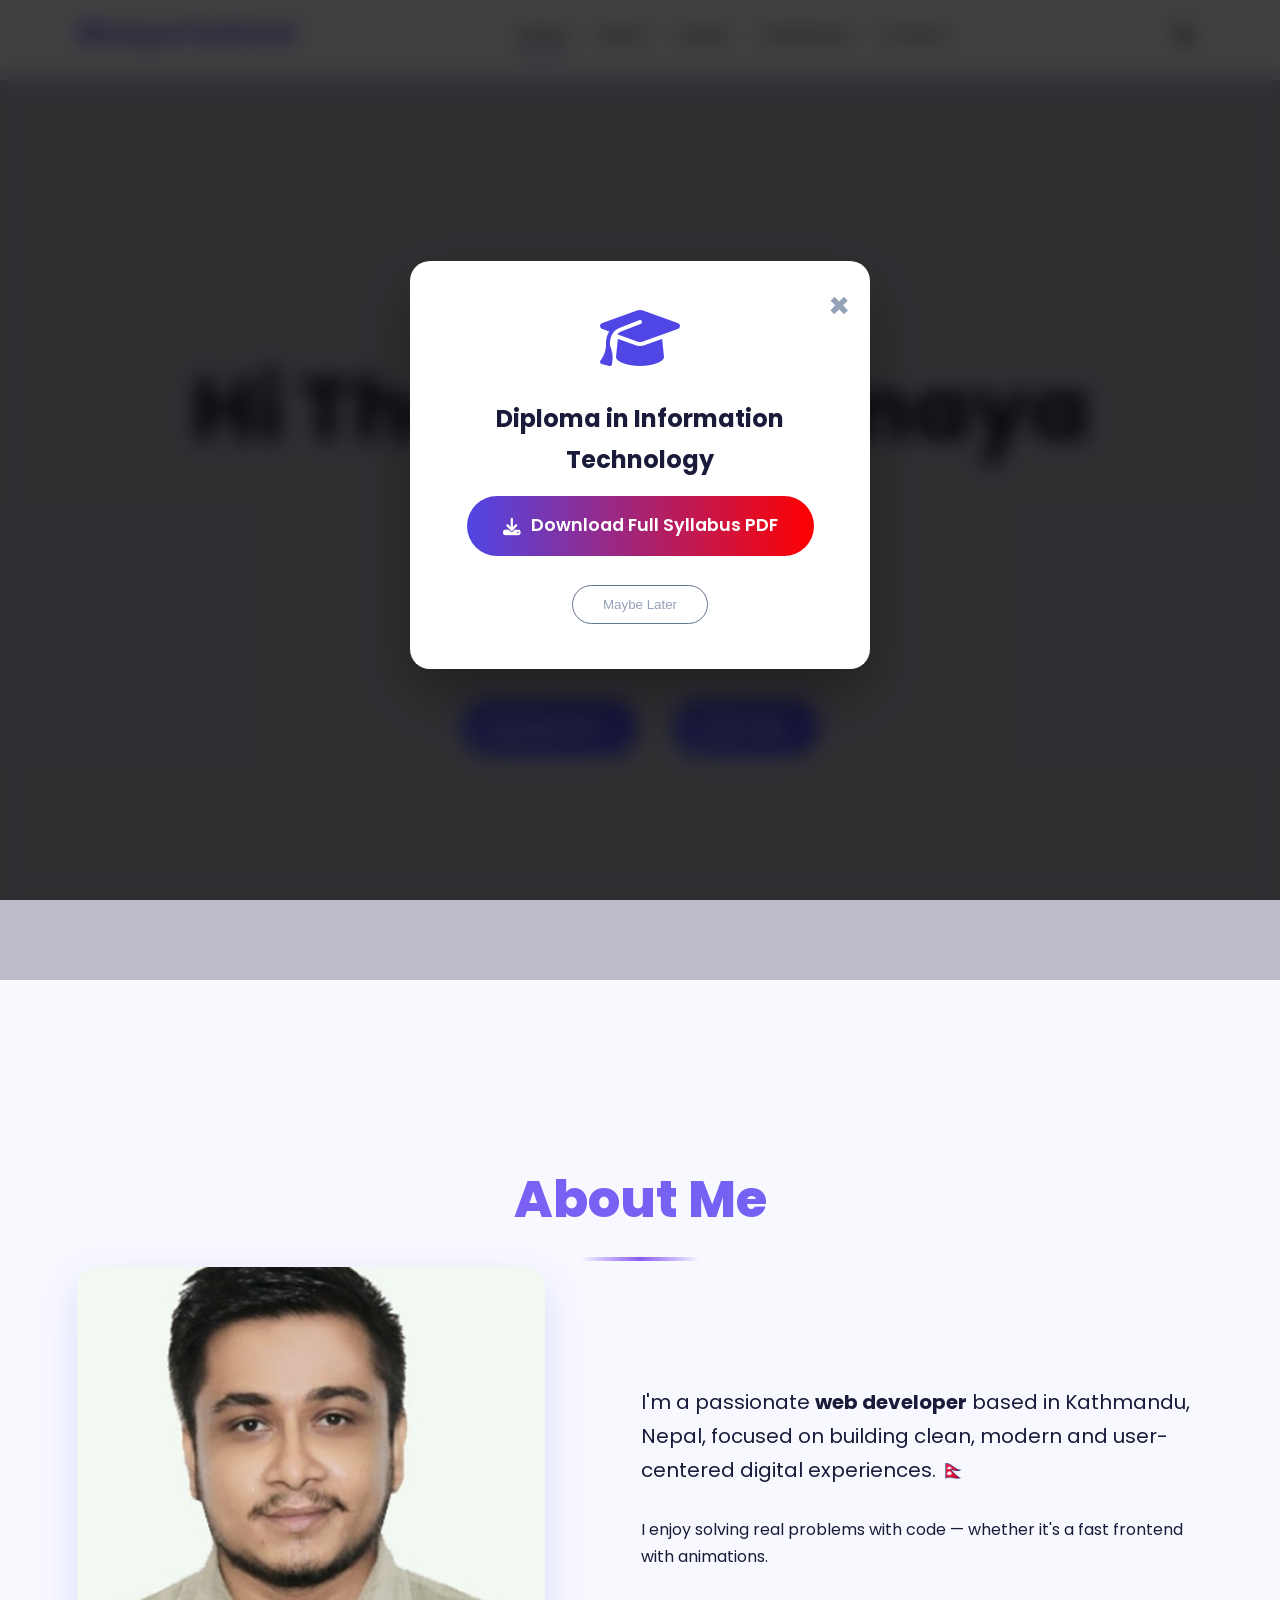
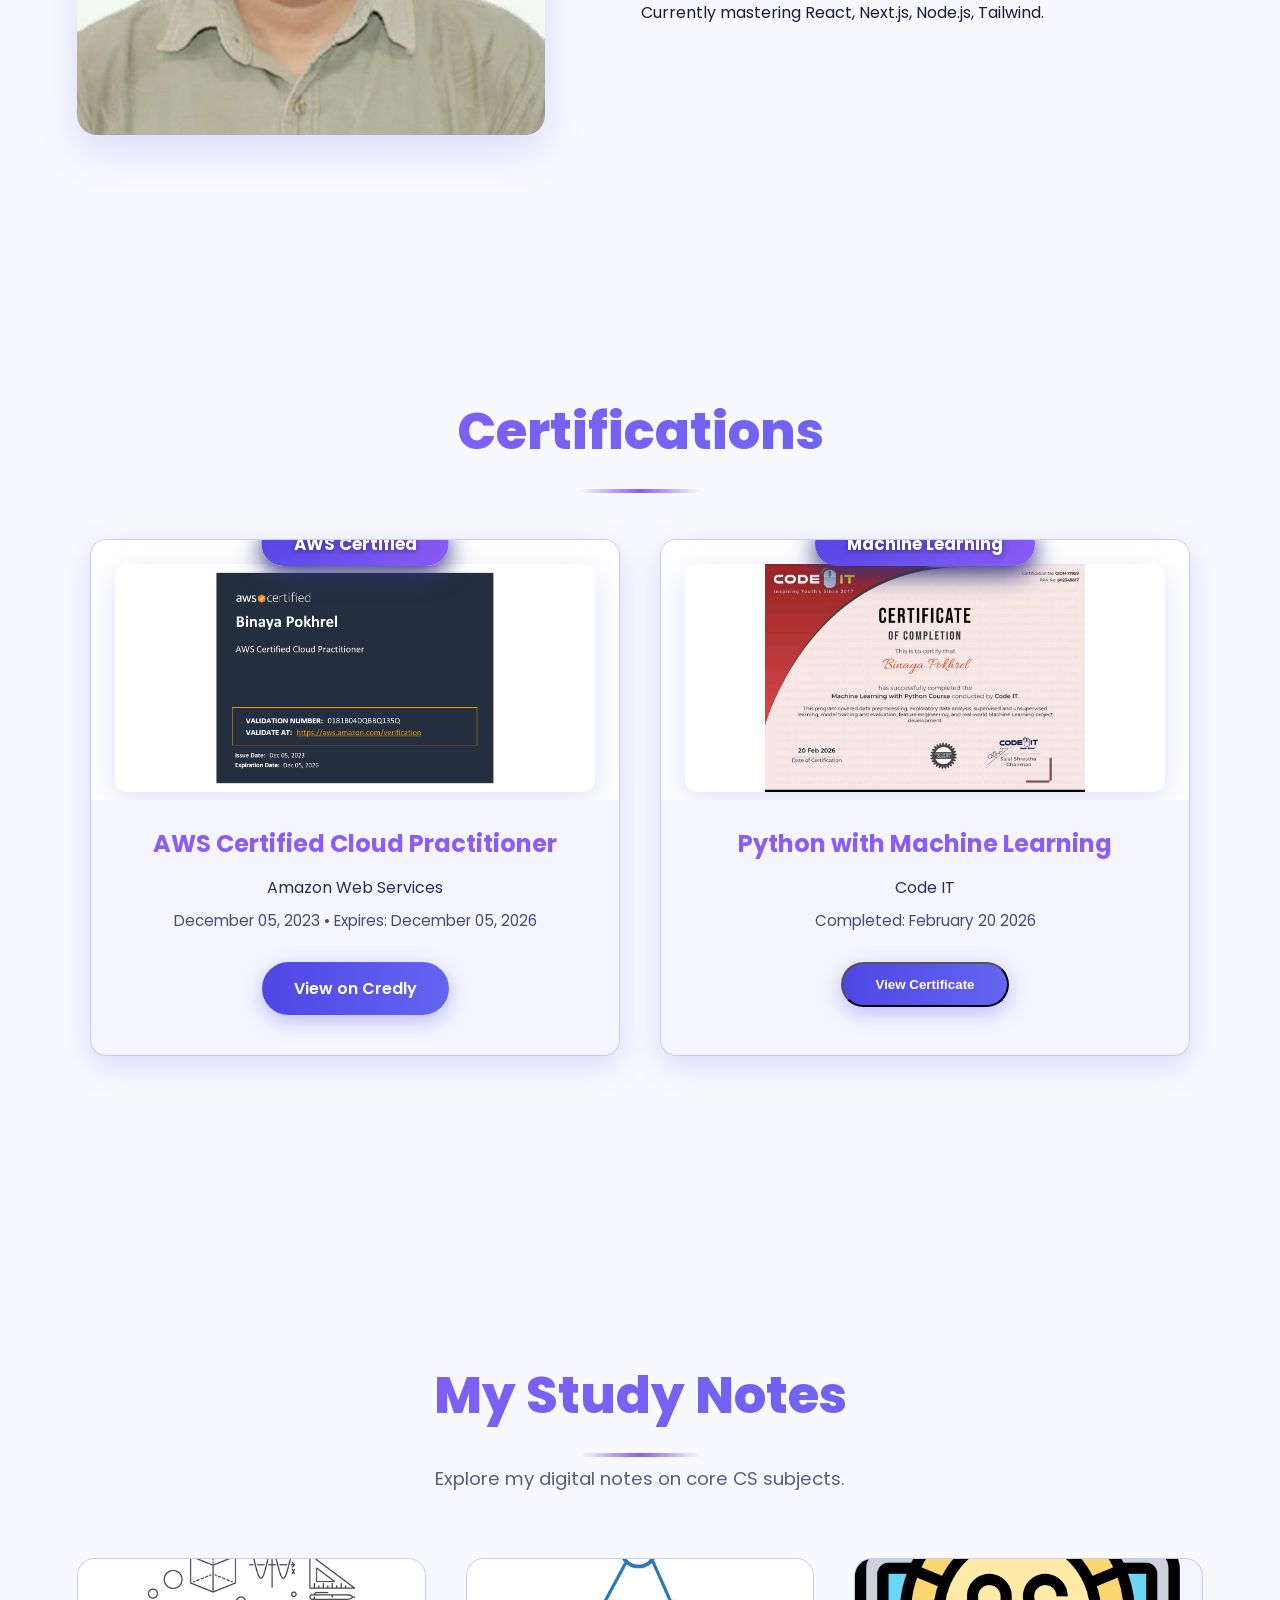
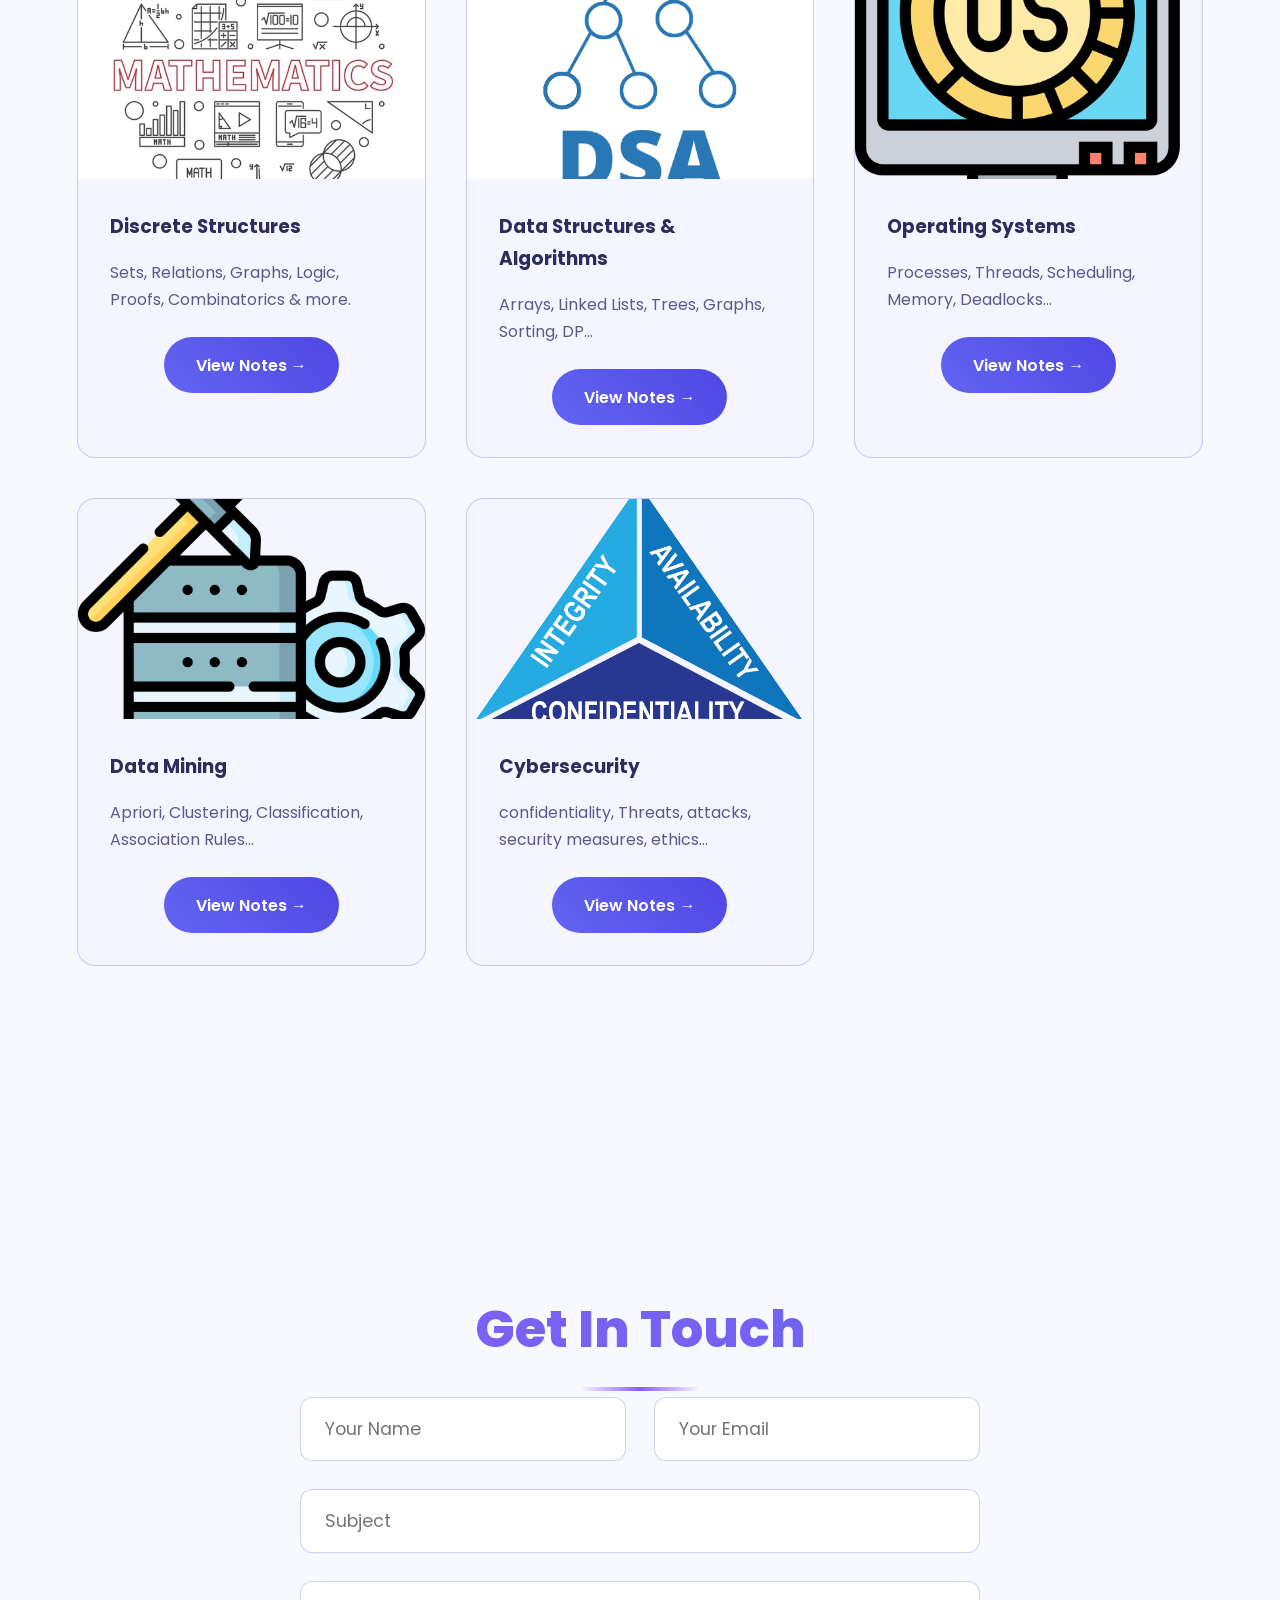
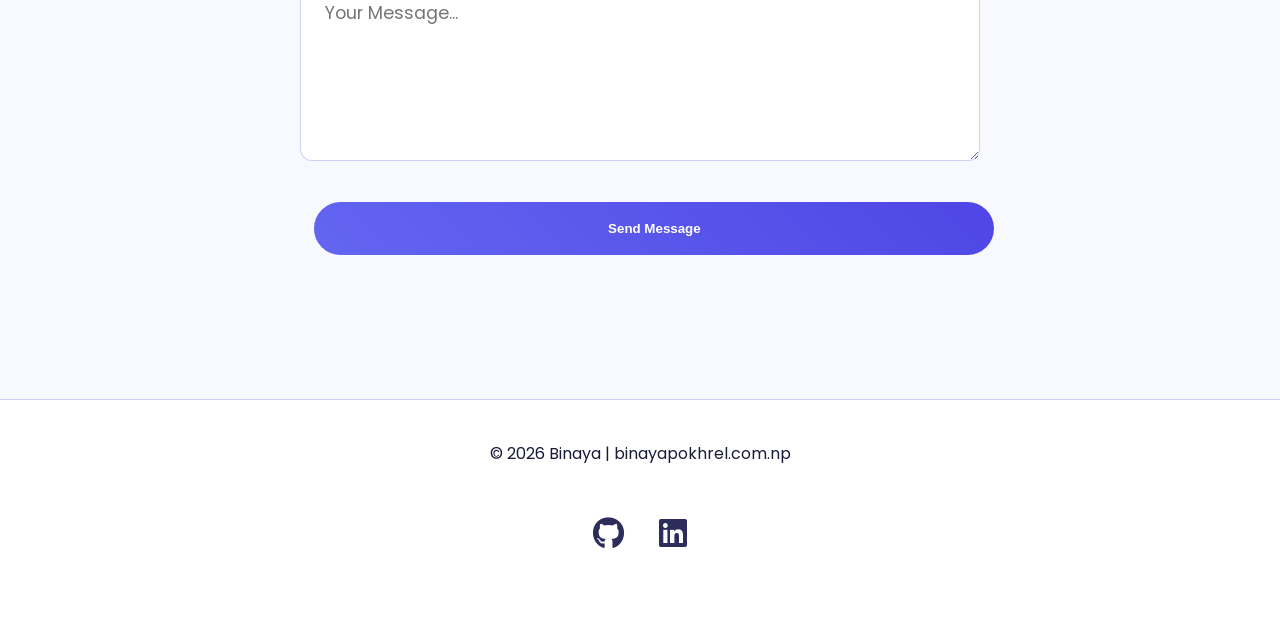
==== commit eea653fd: "Update index.html" ====
--- a/index.html
+++ b/index.html
@@ -352,7 +352,7 @@
          target="_blank"
          onclick="closeSyllabusPopup()"
          class="btn" 
-         style="padding: 15px 36px; font-size: 1.1rem; background: linear-gradient(90deg, #4f46e5, #6366f1); color: white; border-radius: 50px; text-decoration: none; display: inline-flex; align-items: center; gap: 10px;">
+         style="padding: 15px 36px; font-size: 1.1rem; background: linear-gradient(90deg, #4f46e5, red); color: white; border-radius: 50px; text-decoration: none; display: inline-flex; align-items: center; gap: 10px;">
         <i class="fas fa-download"></i> 
         Download Full Syllabus PDF
       </a>
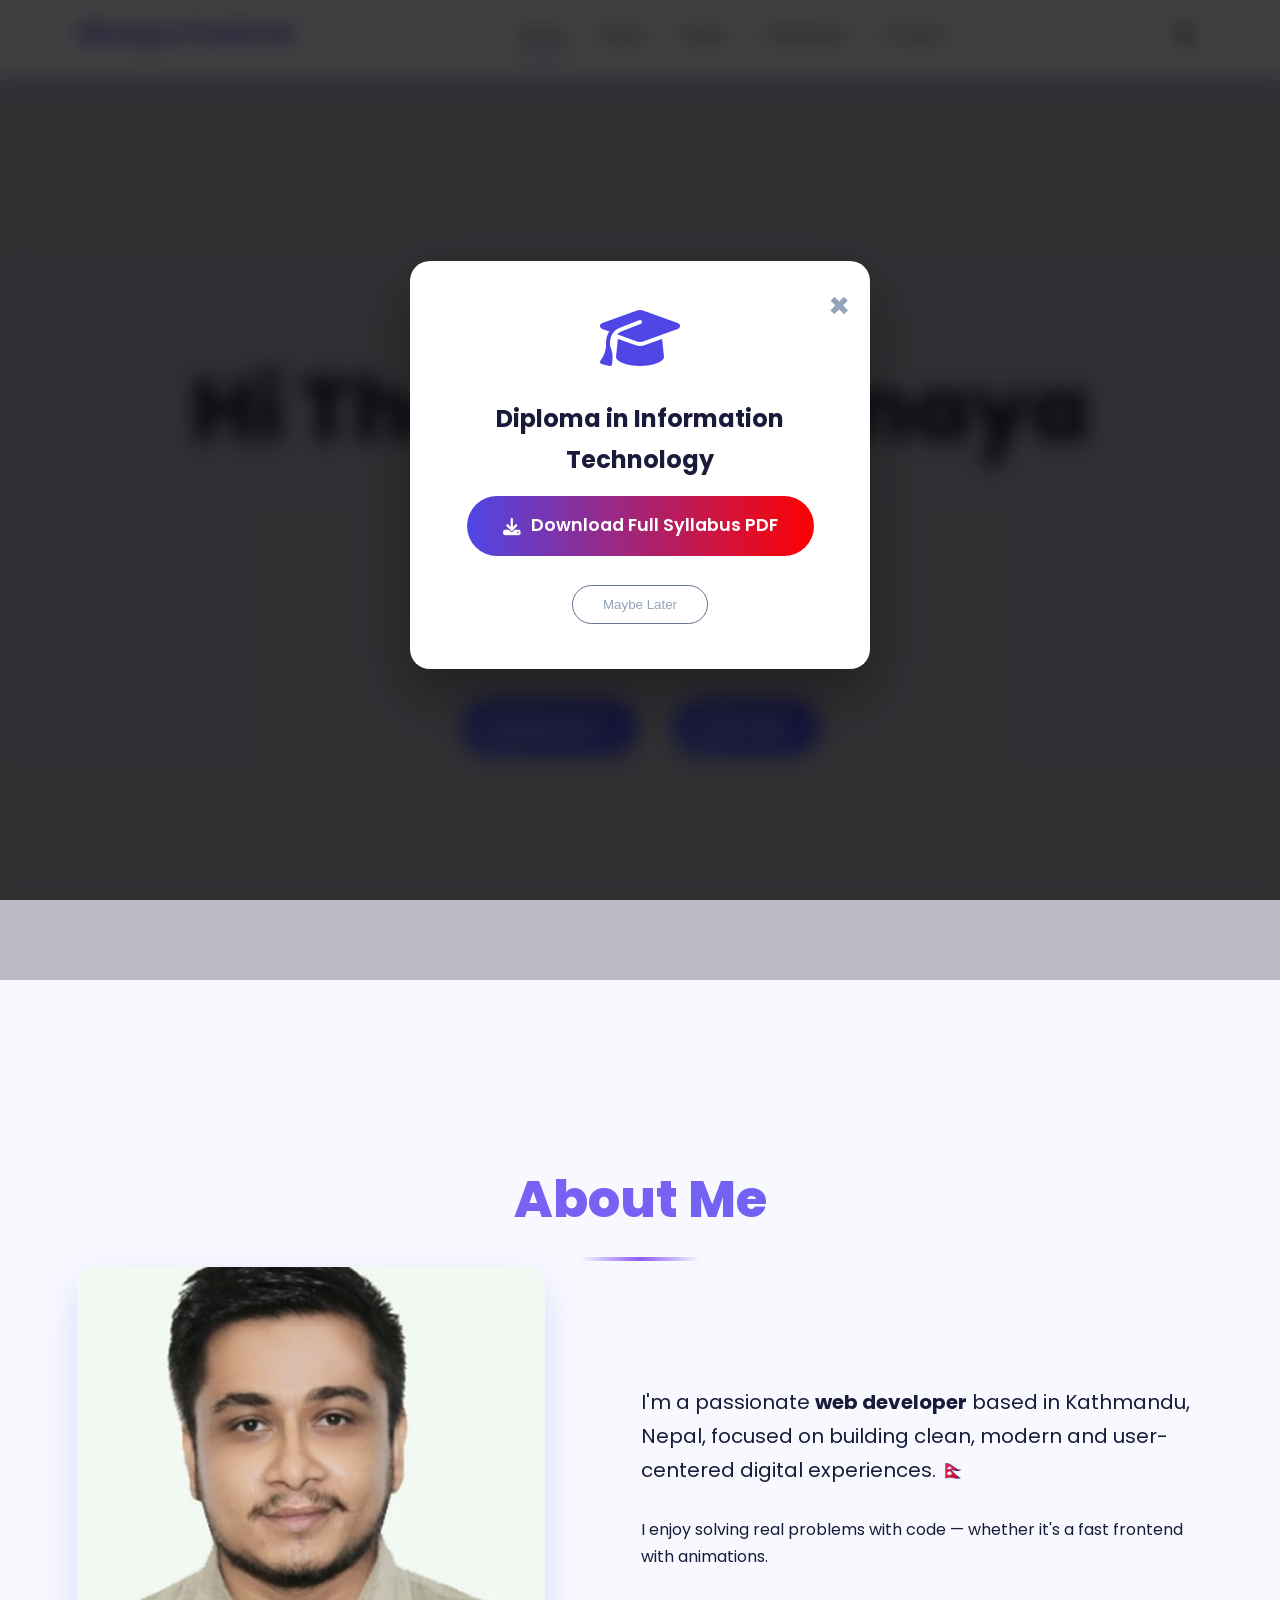
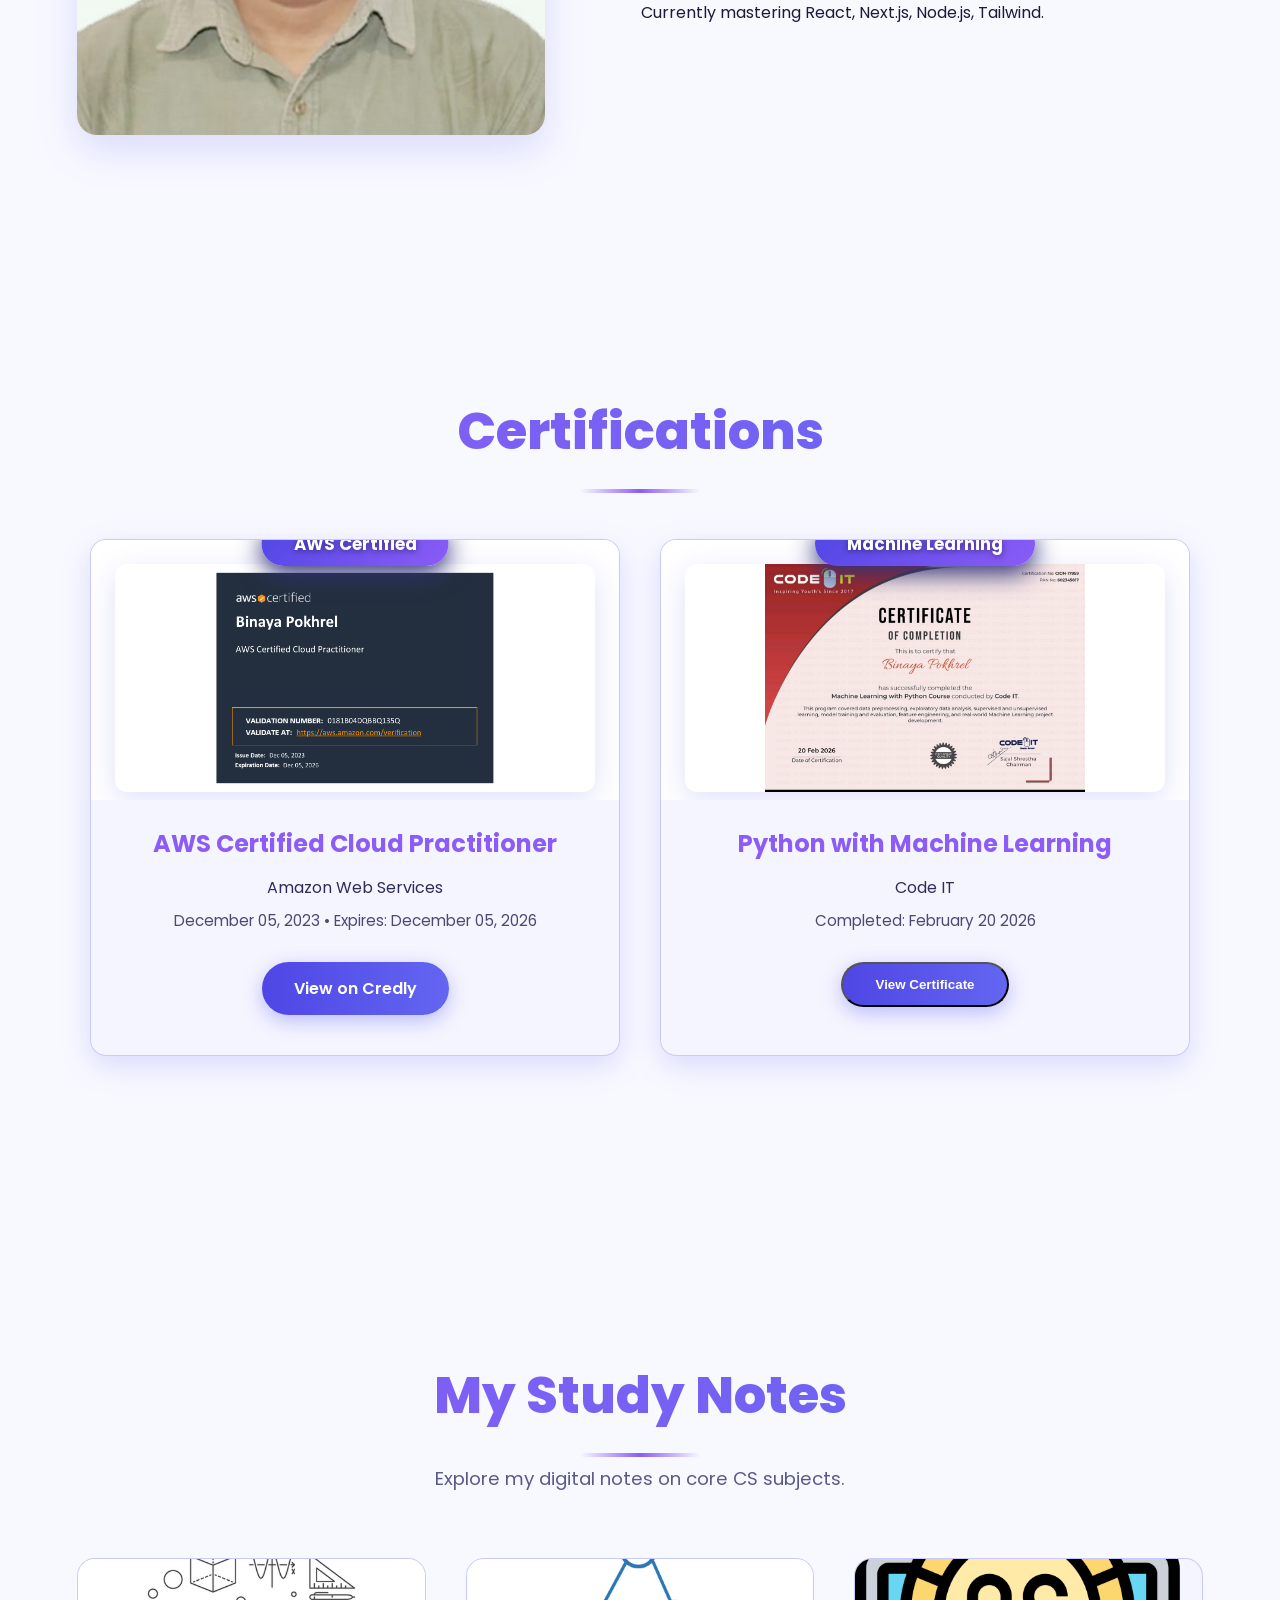
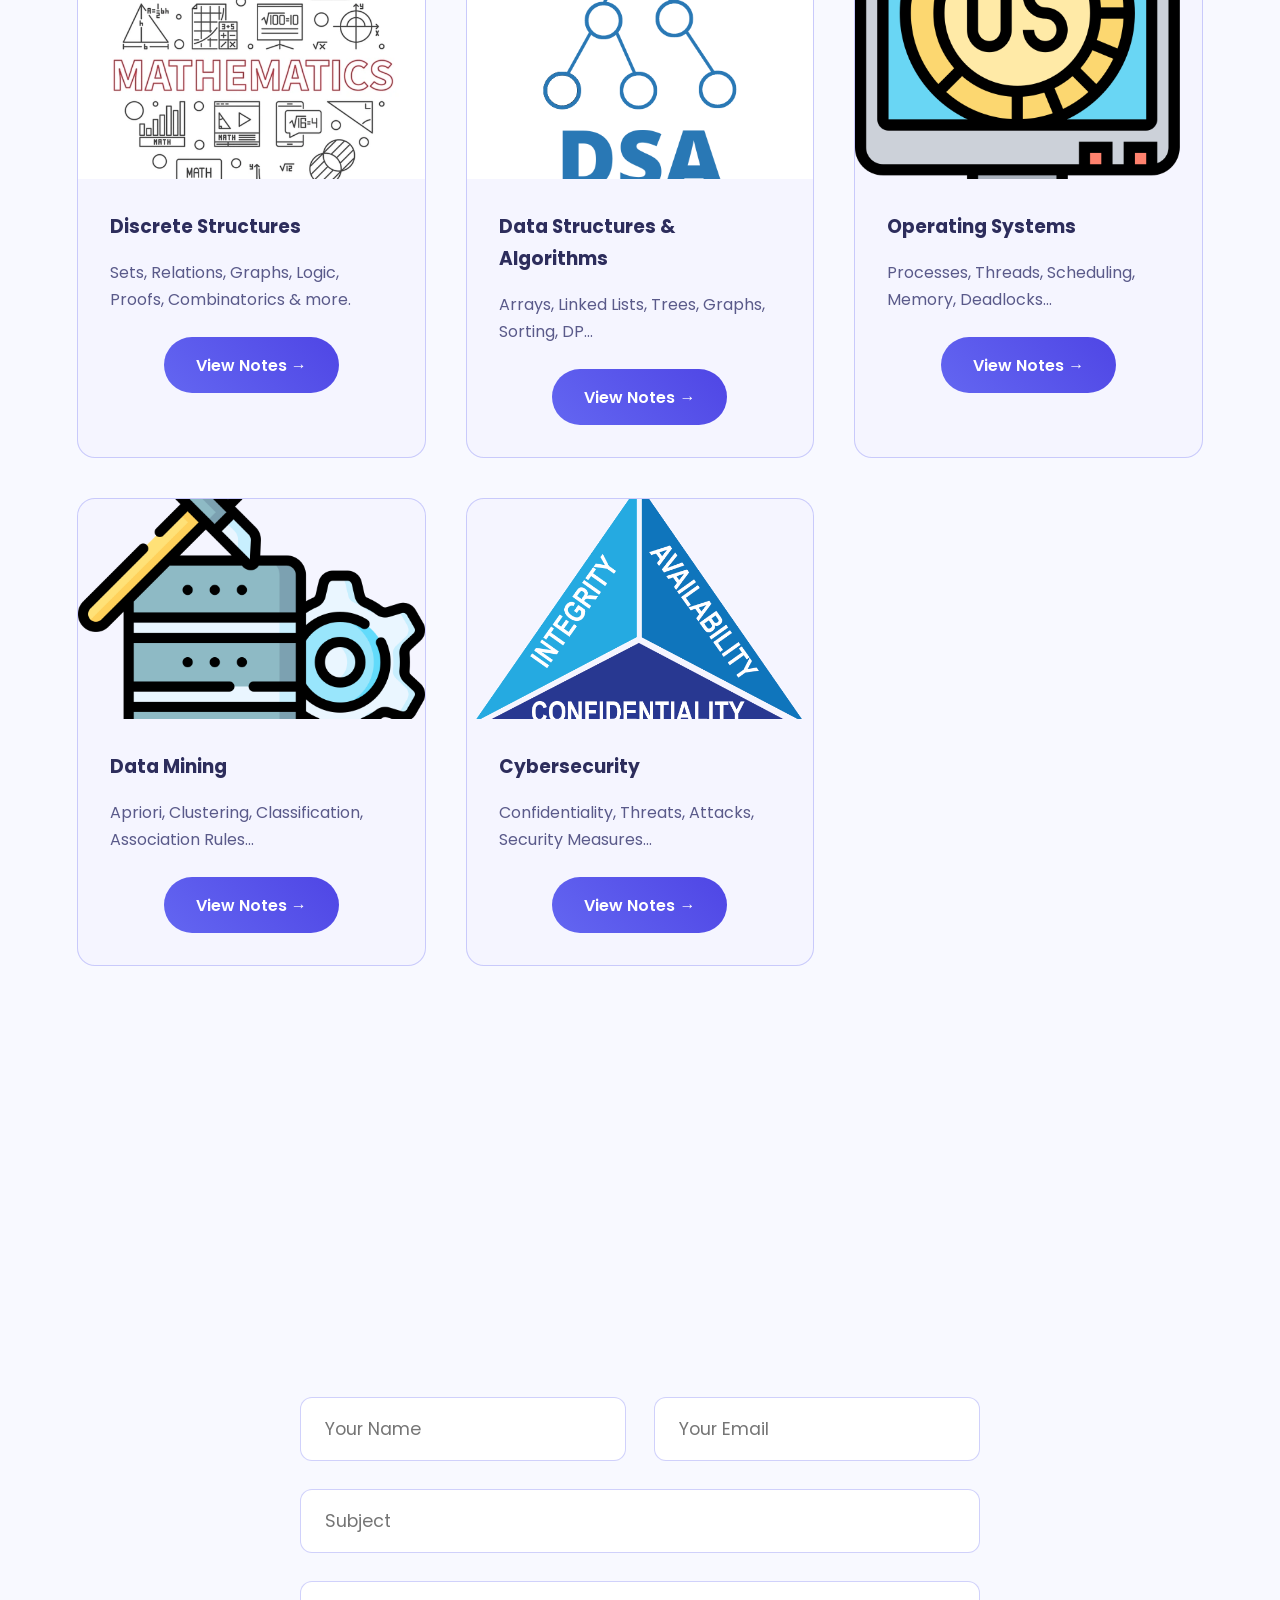
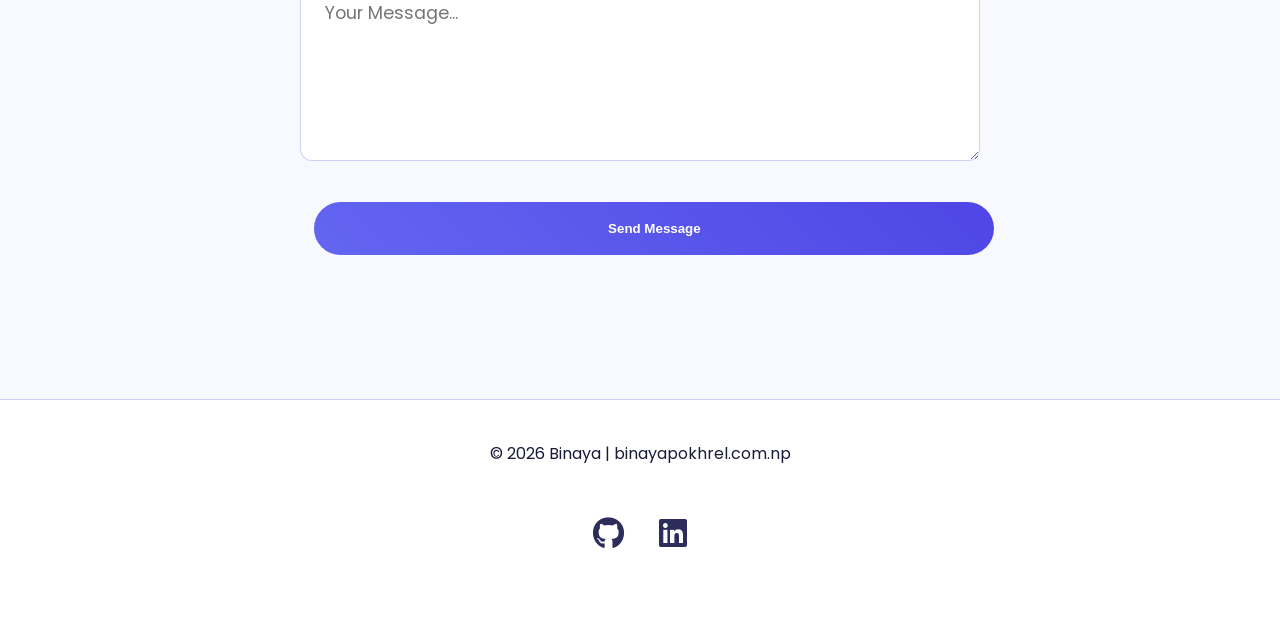
==== commit 8e03d260: "Update index.html" ====
--- a/index.html
+++ b/index.html
@@ -3,31 +3,18 @@
   <head>
     <meta charset="UTF-8" />
     <meta name="viewport" content="width=device-width, initial-scale=1.0" />
-    <link
-      rel="stylesheet"
-      href="https://cdnjs.cloudflare.com/ajax/libs/font-awesome/6.5.0/css/all.min.css"
-    />
-    <link
-      href="https://fonts.googleapis.com/css2?family=Poppins:wght@300;400;500;600;700;800&display=swap"
-      rel="stylesheet"
-    />
+    <link rel="stylesheet" href="https://cdnjs.cloudflare.com/ajax/libs/font-awesome/6.5.0/css/all.min.css" />
+    <link href="https://fonts.googleapis.com/css2?family=Poppins:wght@300;400;500;600;700;800&display=swap" rel="stylesheet" />
     <link rel="icon" href="/favicon.ico" type="image/x-icon" />
 
     <link rel="stylesheet" href="home_pages_style.css" />
     <title>Binaya Pokhrel | Web Developer in Nepal</title>
-    <meta
-      name="description"
-      content="Binaya Pokhrel is a web developer from Kathmandu, Nepal. Specializing in React, Next.js, and modern web development."
-    />
-
-    <meta
-      name="keywords"
-      content="Binaya Pokhrel, Web Developer Nepal, React Developer Nepal, Kathmandu Developer"
-    />
-
+    
+    <meta name="description" content="Binaya Pokhrel is a web developer from Kathmandu, Nepal. Specializing in React, Next.js, and modern web development." />
+    <meta name="keywords" content="Binaya Pokhrel, Web Developer Nepal, React Developer Nepal, Kathmandu Developer" />
     <meta name="author" content="Binaya Pokhrel" />
-
     <meta name="robots" content="index, follow" />
+
     <script type="application/ld+json">
       {
         "@context": "https://schema.org",
@@ -75,25 +62,17 @@
     <section id="home">
       <video class="hero-video" autoplay muted loop playsinline>
         <source src="video/bg.mp4" type="video/mp4" />
-        Your browser does not support the video tag.
       </video>
       <div class="hero-overlay"></div>
 
       <div class="hero-content">
         <h1>Hi There, I'm Binaya</h1>
         <h2>
-          And I <span class="typing">build things</span
-          ><span class="cursor">|</span>
+          And I <span class="typing">build things</span><span class="cursor">|</span>
         </h2>
         <div class="socials">
-          <a href="https://github.com/Binaya077" target="_blank"
-            ><i class="fab fa-github"></i
-          ></a>
-          <a
-            href="https://www.linkedin.com/in/binaya-pokhrel-72b52a277/"
-            target="_blank"
-            ><i class="fab fa-linkedin"></i
-          ></a>
+          <a href="https://github.com/Binaya077" target="_blank"><i class="fab fa-github"></i></a>
+          <a href="https://www.linkedin.com/in/binaya-pokhrel-72b52a277/" target="_blank"><i class="fab fa-linkedin"></i></a>
         </div>
         <div>
           <a href="#Notes" class="btn">See My Work</a>
@@ -123,7 +102,8 @@
         </div>
       </div>
     </section>
-    <!-- ===================== CERTIFICATES SECTION ===================== -->
+
+    <!-- Certifications -->
     <section class="certificates-section" id="certificates">
       <div class="container">
         <h2 class="section-title">Certifications</h2>
@@ -133,22 +113,14 @@
           <div class="certificate-card">
             <div class="ribbon">AWS Certified</div>
             <div class="certificate-image">
-              <img
-                src="image/aws.png"
-                alt="AWS Certified Cloud Practitioner Certificate"
-                loading="lazy"
-              />
+              <img src="image/aws.png" alt="AWS Certified Cloud Practitioner" loading="lazy" />
             </div>
             <div class="certificate-content">
               <h3>AWS Certified Cloud Practitioner</h3>
               <p class="issuer">Amazon Web Services</p>
               <p class="date">December 05, 2023 • Expires: December 05, 2026</p>
-              <a
-                href="https://www.credly.com/badges/719e9d66-f7d1-41e0-a80d-3349d81aca88/linked_in?t=s58u3l"
-                target="_blank"
-                rel="noopener noreferrer"
-                class="btn-verify"
-              >
+              <a href="https://www.credly.com/badges/719e9d66-f7d1-41e0-a80d-3349d81aca88/linked_in?t=s58u3l" 
+                 target="_blank" rel="noopener noreferrer" class="btn-verify">
                 View on Credly
               </a>
             </div>
@@ -158,23 +130,15 @@
           <div class="certificate-card">
             <div class="ribbon">Machine Learning</div>
             <div class="certificate-image">
-              <img
-                src="/image/python.jpeg"
-                alt="Python with Machine Learning Certificate"
-                loading="lazy"
-              />
+              <img src="/image/python.jpeg" alt="Python with Machine Learning" loading="lazy" />
             </div>
             <div class="certificate-content">
               <h3>Python with Machine Learning</h3>
               <p class="issuer">Code IT</p>
               <p class="date">Completed: February 20 2026</p>
-              <button class="btn-verify" onclick="openModal()">
-                View Certificate
-              </button>
-            </div>
-          </div>
-
-          <!-- You can add more cards here -->
+              <button class="btn-verify" onclick="openModal()">View Certificate</button>
+            </div>
+          </div>
         </div>
       </div>
     </section>
@@ -182,104 +146,63 @@
     <!-- Notes -->
     <section id="Notes">
       <h2 class="section-title">My Study Notes</h2>
-      <p
-        style="
-          text-align: center;
-          max-width: 700px;
-          margin: 0 auto 4rem;
-          color: var(--text-muted);
-          font-size: 1.15rem;
-        "
-      >
+      <p style="text-align: center; max-width: 700px; margin: 0 auto 4rem; color: var(--text-muted); font-size: 1.15rem;">
         Explore my digital notes on core CS subjects.
       </p>
 
       <div class="notes-grid">
         <a href="discrete_structure.html" class="project-card" target="_blank">
-          <div
-            class="project-img"
-            style="background-image: url(&quot;image/disc.png&quot;)"
-          ></div>
+          <div class="project-img" style="background-image: url('image/disc.png')"></div>
           <div class="project-info">
             <h3>Discrete Structures</h3>
-            <p class="discrete">
-              Sets, Relations, Graphs, Logic, Proofs, Combinatorics & more.
-            </p>
-            <div style="margin-top: 1.5rem; text-align: center">
-              <span class="btn" style="padding: 0.9rem 2rem; font-size: 1rem"
-                >View Notes →</span
-              >
-            </div>
-          </div>
-        </a>
-
+            <p class="discrete">Sets, Relations, Graphs, Logic, Proofs, Combinatorics & more.</p>
+            <div style="margin-top: 1.5rem; text-align: center">
+              <span class="btn" style="padding: 0.9rem 2rem; font-size: 1rem">View Notes →</span>
+            </div>
+          </div>
+        </a>
+
+        <!-- Repeat similar structure for other cards -->
         <a href="dsa_page.html" class="project-card" target="_blank">
-          <div
-            class="project-img"
-            style="background-image: url(&quot;image/dsa.png&quot;)"
-          ></div>
+          <div class="project-img" style="background-image: url('image/dsa.png')"></div>
           <div class="project-info">
             <h3>Data Structures & Algorithms</h3>
-            <p class="discrete">
-              Arrays, Linked Lists, Trees, Graphs, Sorting, DP...
-            </p>
-            <div style="margin-top: 1.5rem; text-align: center">
-              <span class="btn" style="padding: 0.9rem 2rem; font-size: 1rem"
-                >View Notes →</span
-              >
+            <p class="discrete">Arrays, Linked Lists, Trees, Graphs, Sorting, DP...</p>
+            <div style="margin-top: 1.5rem; text-align: center">
+              <span class="btn" style="padding: 0.9rem 2rem; font-size: 1rem">View Notes →</span>
             </div>
           </div>
         </a>
 
         <a href="os_page.html" class="project-card" target="_blank">
-          <div
-            class="project-img"
-            style="background-image: url(&quot;image/os.png&quot;)"
-          ></div>
+          <div class="project-img" style="background-image: url('image/os.png')"></div>
           <div class="project-info">
             <h3>Operating Systems</h3>
-            <p class="discrete">
-              Processes, Threads, Scheduling, Memory, Deadlocks...
-            </p>
-            <div style="margin-top: 1.5rem; text-align: center">
-              <span class="btn" style="padding: 0.9rem 2rem; font-size: 1rem"
-                >View Notes →</span
-              >
+            <p class="discrete">Processes, Threads, Scheduling, Memory, Deadlocks...</p>
+            <div style="margin-top: 1.5rem; text-align: center">
+              <span class="btn" style="padding: 0.9rem 2rem; font-size: 1rem">View Notes →</span>
             </div>
           </div>
         </a>
 
         <a href="datamining_page.html" class="project-card" target="_blank">
-          <div
-            class="project-img"
-            style="background-image: url(&quot;image/datamin.png&quot;)"
-          ></div>
+          <div class="project-img" style="background-image: url('image/datamin.png')"></div>
           <div class="project-info">
             <h3>Data Mining</h3>
-            <p class="discrete">
-              Apriori, Clustering, Classification, Association Rules...
-            </p>
-            <div style="margin-top: 1.5rem; text-align: center">
-              <span class="btn" style="padding: 0.9rem 2rem; font-size: 1rem"
-                >View Notes →</span
-              >
-            </div>
-          </div>
-        </a>
+            <p class="discrete">Apriori, Clustering, Classification, Association Rules...</p>
+            <div style="margin-top: 1.5rem; text-align: center">
+              <span class="btn" style="padding: 0.9rem 2rem; font-size: 1rem">View Notes →</span>
+            </div>
+          </div>
+        </a>
+
         <a href="cybersecurity_page.html" class="project-card" target="_blank">
-          <div
-            class="project-img"
-            style="background-image: url(&quot;image/cyber.png&quot;)"
-          ></div>
+          <div class="project-img" style="background-image: url('image/cyber.png')"></div>
           <div class="project-info">
             <h3>Cybersecurity</h3>
-            <p class="discrete">
-              confidentiality, Threats, attacks, security measures, ethics...
-            </p>
-            <div style="margin-top: 1.5rem; text-align: center">
-              <span class="btn" style="padding: 0.9rem 2rem; font-size: 1rem"
-                >View Notes →</span
-              >
+            <p class="discrete">Confidentiality, Threats, Attacks, Security Measures...</p>
+            <div style="margin-top: 1.5rem; text-align: center">
+              <span class="btn" style="padding: 0.9rem 2rem; font-size: 1rem">View Notes →</span>
             </div>
           </div>
         </a>
@@ -301,11 +224,7 @@
           <div>
             <textarea placeholder="Your Message..." required></textarea>
           </div>
-          <button
-            type="submit"
-            class="btn"
-            style="width: 100%; margin-top: 2rem; padding: 1.2rem"
-          >
+          <button type="submit" class="btn" style="width: 100%; margin-top: 2rem; padding: 1.2rem">
             Send Message
           </button>
         </form>
@@ -316,54 +235,46 @@
     <footer>
       <p>© 2026 Binaya | binayapokhrel.com.np</p>
       <div class="socials">
-        <a href="https://github.com/Binaya077" target="_blank"
-          ><i class="fab fa-github"></i
-        ></a>
-        <a
-          href="https://www.linkedin.com/in/binaya-pokhrel-72b52a277/"
-          target="_blank"
-          ><i class="fab fa-linkedin"></i
-        ></a>
+        <a href="https://github.com/Binaya077" target="_blank"><i class="fab fa-github"></i></a>
+        <a href="https://www.linkedin.com/in/binaya-pokhrel-72b52a277/" target="_blank"><i class="fab fa-linkedin"></i></a>
       </div>
     </footer>
-    <!-- Modal for certificate popup -->
+
+    <!-- Certificate Modal -->
     <div id="certificateModal" class="modal">
       <div class="modal-content">
         <span class="close-modal">&times;</span>
-        <img
-          id="modalImage"
-          src="/image/python.jpeg"
-          alt="Python with Machine Learning Certificate - Full View"
-        />
+        <img id="modalImage" src="/image/python.jpeg" alt="Python with Machine Learning Certificate" />
         <p>Python with Machine Learning - Code IT</p>
       </div>
     </div>
-    <!-- Diploma in IT Syllabus Popup - Page Load Version -->
-  <div id="syllabusPopup" class="modal">
-    <div class="modal-content" style="max-width: 460px; padding: 2.8rem 2rem; text-align: center;">
-      <span class="close-modal" onclick="closeSyllabusPopup()" style="position:absolute; top:15px; right:20px; font-size:2.2rem; cursor:pointer; color:#94a3b8;">×</span>
-      
-      <div style="margin-bottom: 1.8rem;">
-        <i class="fas fa-graduation-cap" style="font-size: 4rem; color: #4f46e5;"></i>
-      </div>
-      
-      <h2 style="margin-bottom: 1rem;">Diploma in Information Technology</h2>
-      <a href="https://ctevt.org.np/uploads/docs/2022-12-22_Diploma%20in%20Information%20Technology_revised_2022.pdf" 
-         target="_blank"
-         onclick="closeSyllabusPopup()"
-         class="btn" 
-         style="padding: 15px 36px; font-size: 1.1rem; background: linear-gradient(90deg, #4f46e5, red); color: white; border-radius: 50px; text-decoration: none; display: inline-flex; align-items: center; gap: 10px;">
-        <i class="fas fa-download"></i> 
-        Download Full Syllabus PDF
-      </a>
-
-      <button onclick="closeSyllabusPopup()" 
-              style="margin-top: 1.8rem; background:none; border:1px solid #64748b; color:#94a3b8; padding:11px 30px; border-radius:50px; cursor:pointer;">
-        Maybe Later
-      </button>
+
+    <!-- Syllabus Popup -->
+    <div id="syllabusPopup" class="modal">
+      <div class="modal-content" style="max-width: 460px; padding: 2.8rem 2rem; text-align: center;">
+        <span class="close-modal" onclick="closeSyllabusPopup()" style="position:absolute; top:15px; right:20px; font-size:2.2rem; cursor:pointer; color:#94a3b8;">×</span>
+        
+        <div style="margin-bottom: 1.8rem;">
+          <i class="fas fa-graduation-cap" style="font-size: 4rem; color: #4f46e5;"></i>
+        </div>
+        
+        <h2 style="margin-bottom: 1rem;">Diploma in Information Technology</h2>
+        
+        <a href="https://ctevt.org.np/uploads/docs/2022-12-22_Diploma%20in%20Information%20Technology_revised_2022.pdf" 
+           target="_blank" onclick="closeSyllabusPopup()" class="btn" 
+           style="padding: 15px 36px; font-size: 1.1rem; background: linear-gradient(90deg, #4f46e5, red); color: white; border-radius: 50px; text-decoration: none; display: inline-flex; align-items: center; gap: 10px;">
+          <i class="fas fa-download"></i> 
+          Download Full Syllabus PDF
+        </a>
+
+        <button onclick="closeSyllabusPopup()" 
+                style="margin-top: 1.8rem; background:none; border:1px solid #64748b; color:#94a3b8; padding:11px 30px; border-radius:50px; cursor:pointer;">
+          Maybe Later
+        </button>
+      </div>
     </div>
-  </div>
-  
+
     <script src="script.js"></script>
+    
   </body>
 </html>
--- a/home_pages_style.css
+++ b/home_pages_style.css
@@ -735,3 +735,129 @@
 #syllabusPopup button[onclick="closeSyllabusPopup()"]:hover {
   background: rgba(148, 163, 184, 0.1);
 }
+
+/* animation in home page */
+
+* {
+        scroll-behavior: smooth;
+      }
+
+      .section-title {
+        position: relative;
+        opacity: 0;
+        transform: translateY(30px);
+        transition: all 0.8s cubic-bezier(0.4, 0, 0.2, 1);
+      }
+
+      .section-title.visible {
+        opacity: 1;
+        transform: translateY(0);
+      }
+
+      /* Hero Animations */
+      .hero-content h1,
+      .hero-content h2 {
+        opacity: 0;
+        transform: translateY(40px);
+        animation: fadeUp 1s forwards;
+      }
+
+      .hero-content h1 { animation-delay: 0.3s; }
+      .hero-content h2 { animation-delay: 0.6s; }
+
+      @keyframes fadeUp {
+        to {
+          opacity: 1;
+          transform: translateY(0);
+        }
+      }
+
+      /* Typing Cursor */
+      .typing {
+        position: relative;
+      }
+
+      .cursor {
+        animation: blink 0.8s step-end infinite;
+      }
+
+      @keyframes blink {
+        50% { opacity: 0; }
+      }
+
+      /* Card Animations */
+      .certificate-card,
+      .project-card {
+        opacity: 0;
+        transform: translateY(50px);
+        transition: all 0.6s cubic-bezier(0.25, 0.46, 0.45, 0.94);
+      }
+
+      .certificate-card.visible,
+      .project-card.visible {
+        opacity: 1;
+        transform: translateY(0);
+      }
+
+      .certificate-card:hover,
+      .project-card:hover {
+        transform: translateY(-15px) scale(1.03);
+        box-shadow: 0 25px 50px -12px rgb(0 0 0 / 0.4);
+      }
+
+      /* About Image Animation */
+      .about-img img {
+        opacity: 0;
+        transform: scale(0.85) rotate(-5deg);
+        transition: all 1s cubic-bezier(0.34, 1.56, 0.64, 1);
+      }
+
+      .about-img.visible img {
+        opacity: 1;
+        transform: scale(1) rotate(0);
+      }
+
+      /* Form Animations */
+      .form-row input,
+      input[type="text"],
+      input[type="email"],
+      textarea {
+        transition: all 0.3s ease;
+      }
+
+      .form-row input:focus,
+      input[type="text"]:focus,
+      input[type="email"]:focus,
+      textarea:focus {
+        transform: translateY(-2px);
+        box-shadow: 0 10px 25px rgba(79, 70, 229, 0.2);
+      }
+
+      /* Modal Animation */
+      .modal {
+        animation: modalPop 0.4s cubic-bezier(0.34, 1.56, 0.64, 1) forwards;
+      }
+
+      @keyframes modalPop {
+        from {
+          opacity: 0;
+          transform: scale(0.7) translateY(50px);
+        }
+        to {
+          opacity: 1;
+          transform: scale(1) translateY(0);
+        }
+      }
+
+      /* Navbar Scroll Effect */
+      nav {
+        transition: all 0.4s ease;
+      }
+
+      .nav-scrolled {
+        background: rgba(15, 23, 42, 0.95);
+        backdrop-filter: blur(12px);
+        box-shadow: 0 10px 30px rgba(0, 0, 0, 0.3);
+      }
+
+      
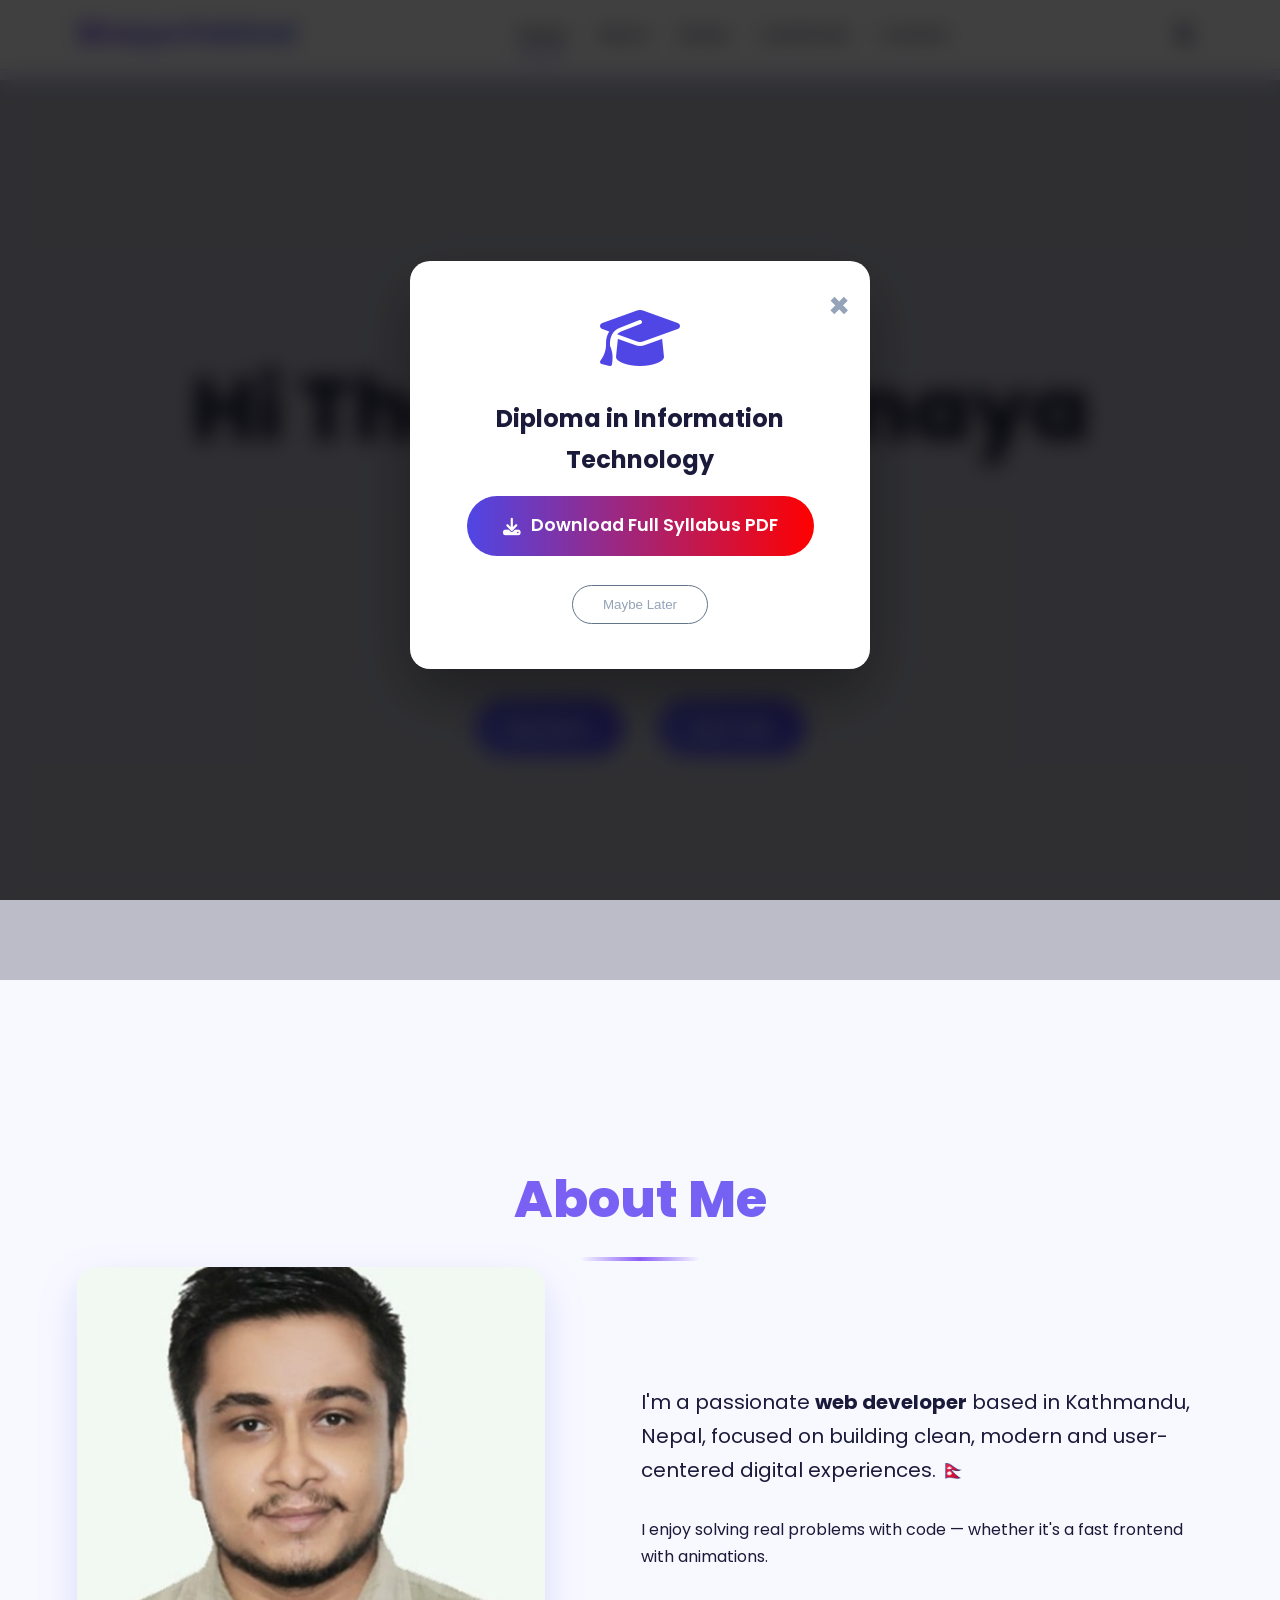
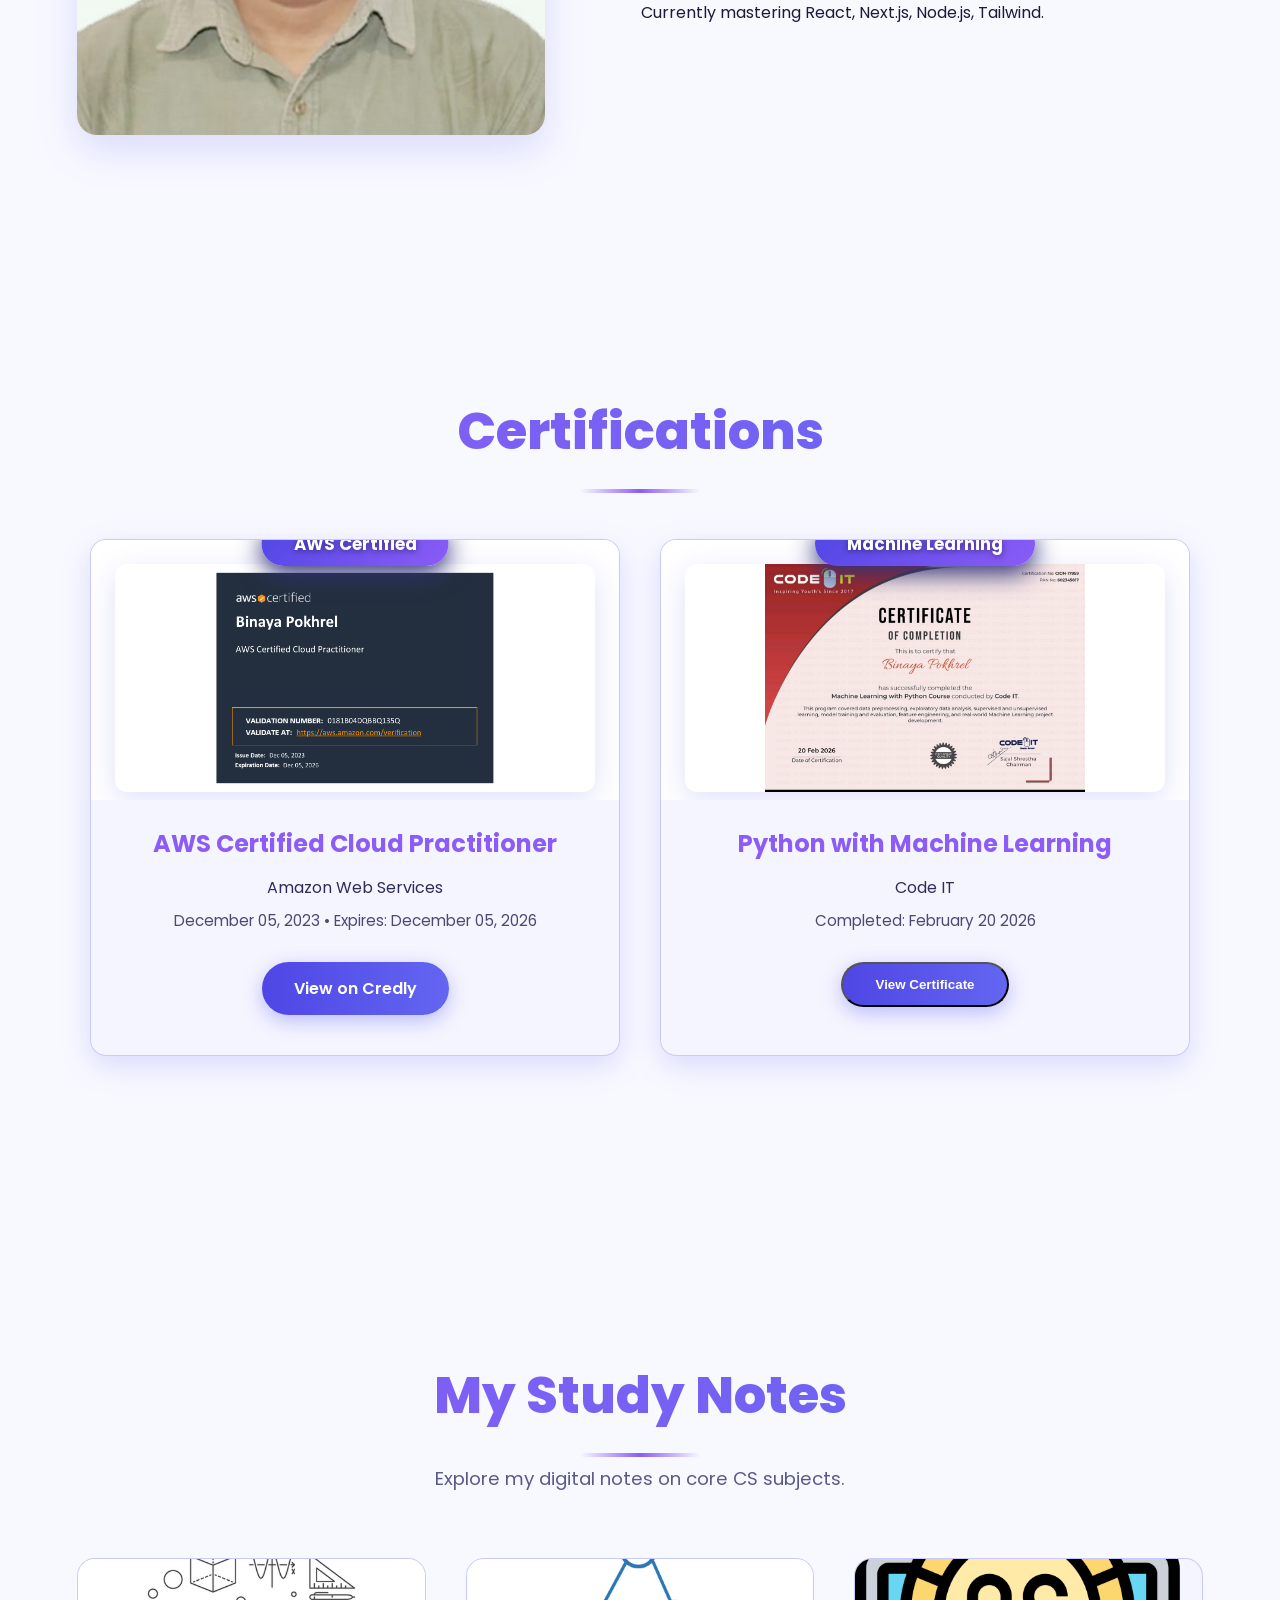
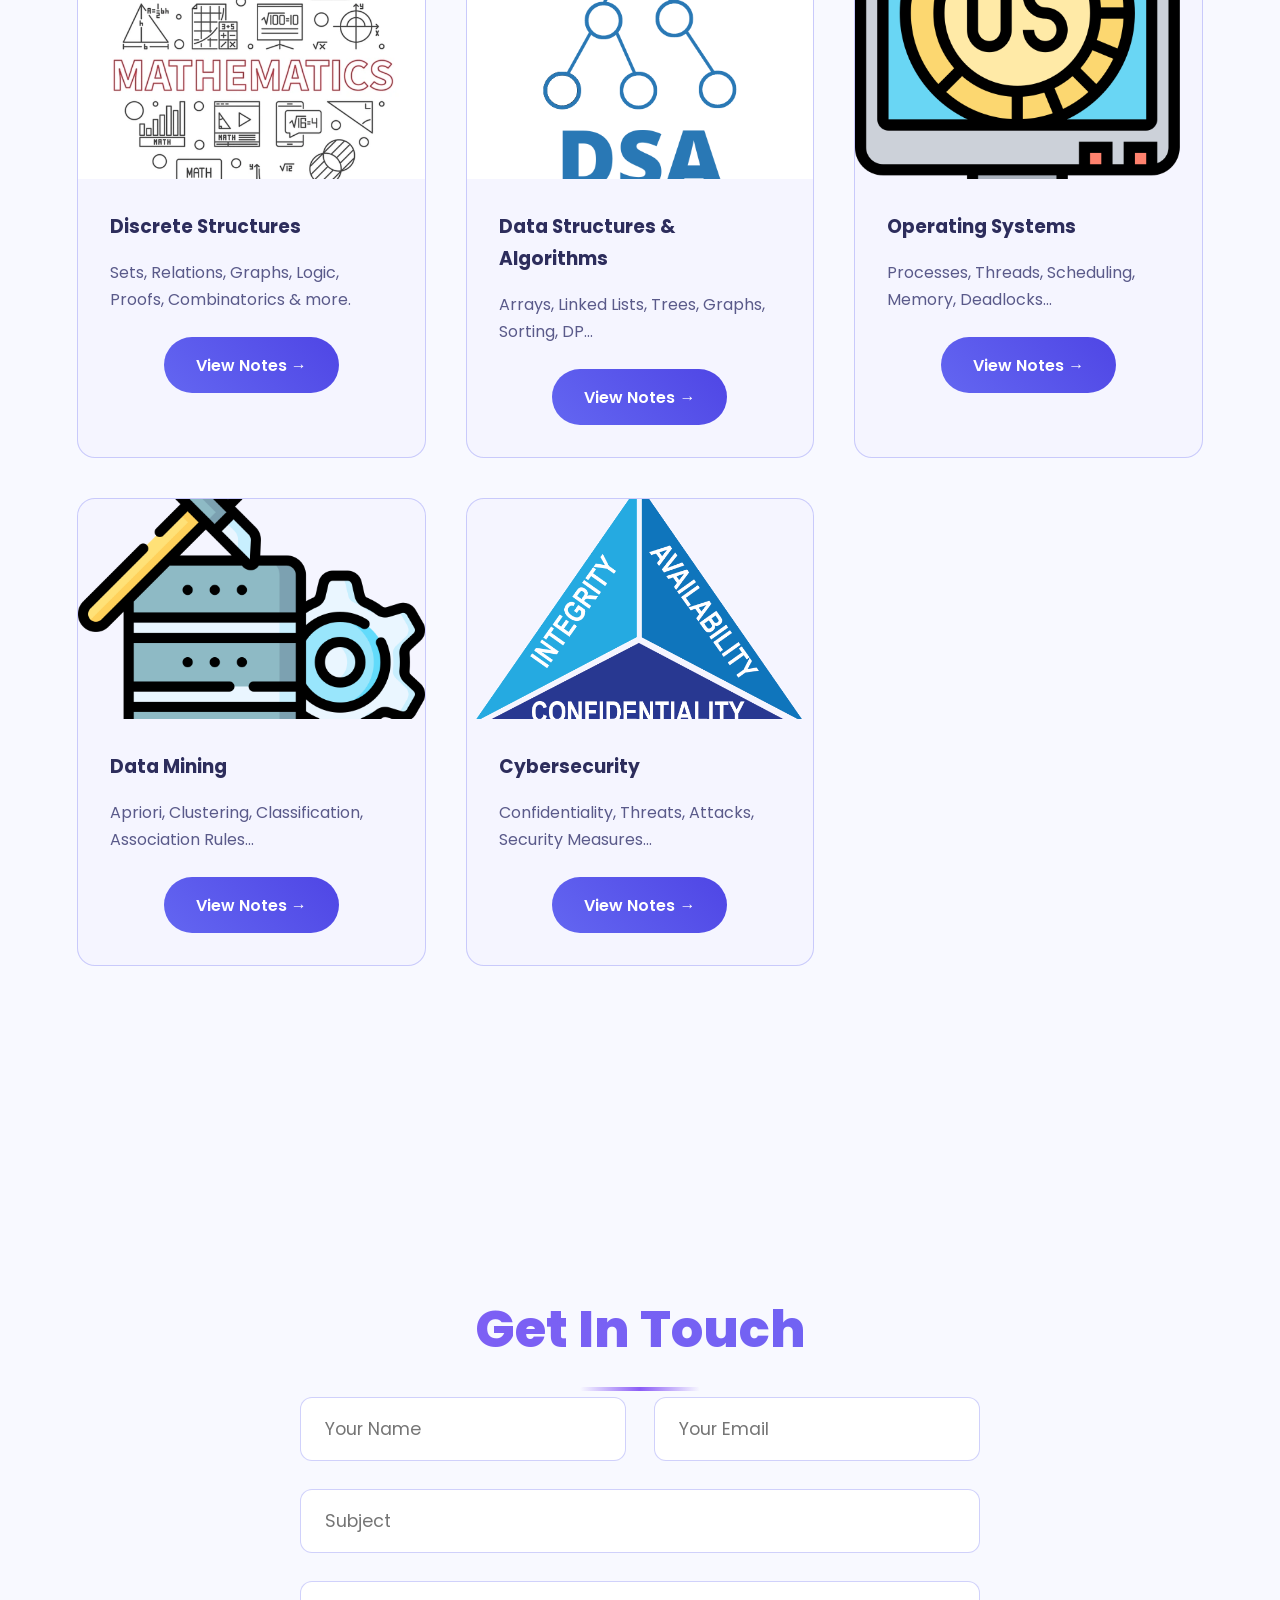
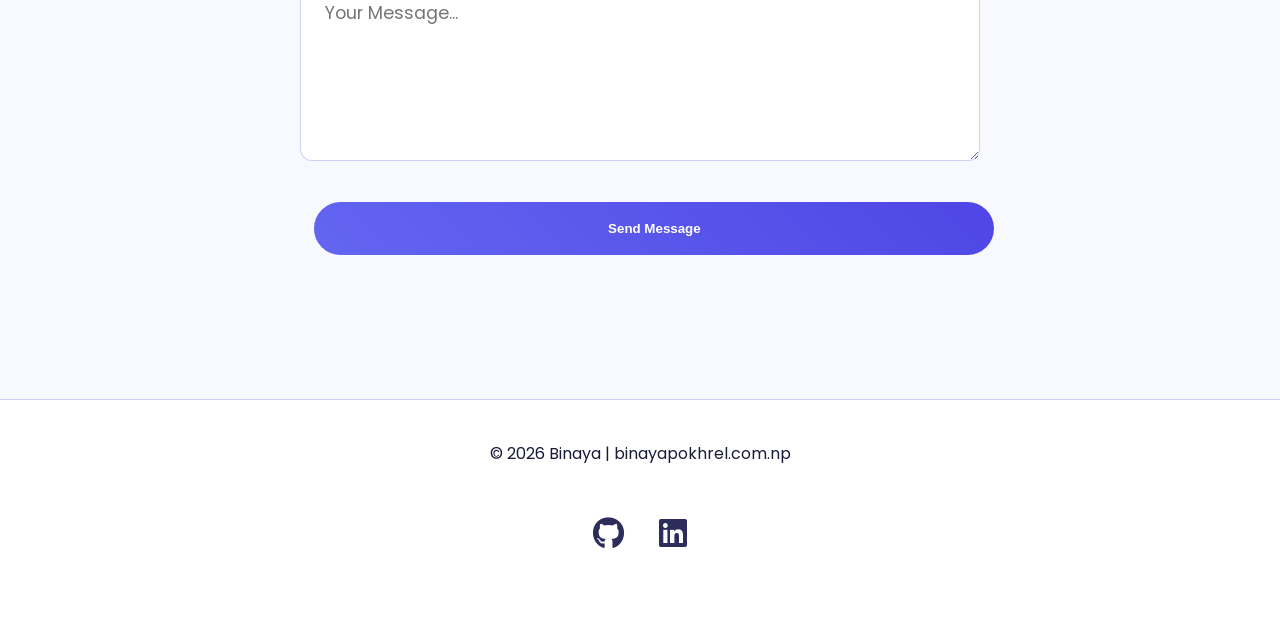
==== commit b9e1d768: "Update index.html" ====
--- a/index.html
+++ b/index.html
@@ -74,8 +74,8 @@
           <a href="https://github.com/Binaya077" target="_blank"><i class="fab fa-github"></i></a>
           <a href="https://www.linkedin.com/in/binaya-pokhrel-72b52a277/" target="_blank"><i class="fab fa-linkedin"></i></a>
         </div>
-        <div>
-          <a href="#Notes" class="btn">See My Work</a>
+          <div class="additionalinfo">
+          <a href="#Notes" class="btn">See Work</a>
           <a href="#contact" class="btn">Let's Talk</a>
         </div>
       </div>
--- a/home_pages_style.css
+++ b/home_pages_style.css
@@ -222,6 +222,14 @@
       color: var(--accent);
       transform: translateY(-8px) scale(1.15);
     }
+@media (max-width: 600px) {
+  .additionalinfo {
+    display:flex; /* stack buttons */
+   
+    align-items: center; /* optional for center */
+  }
+ 
+}
 
     .btn {
       display: inline-block;
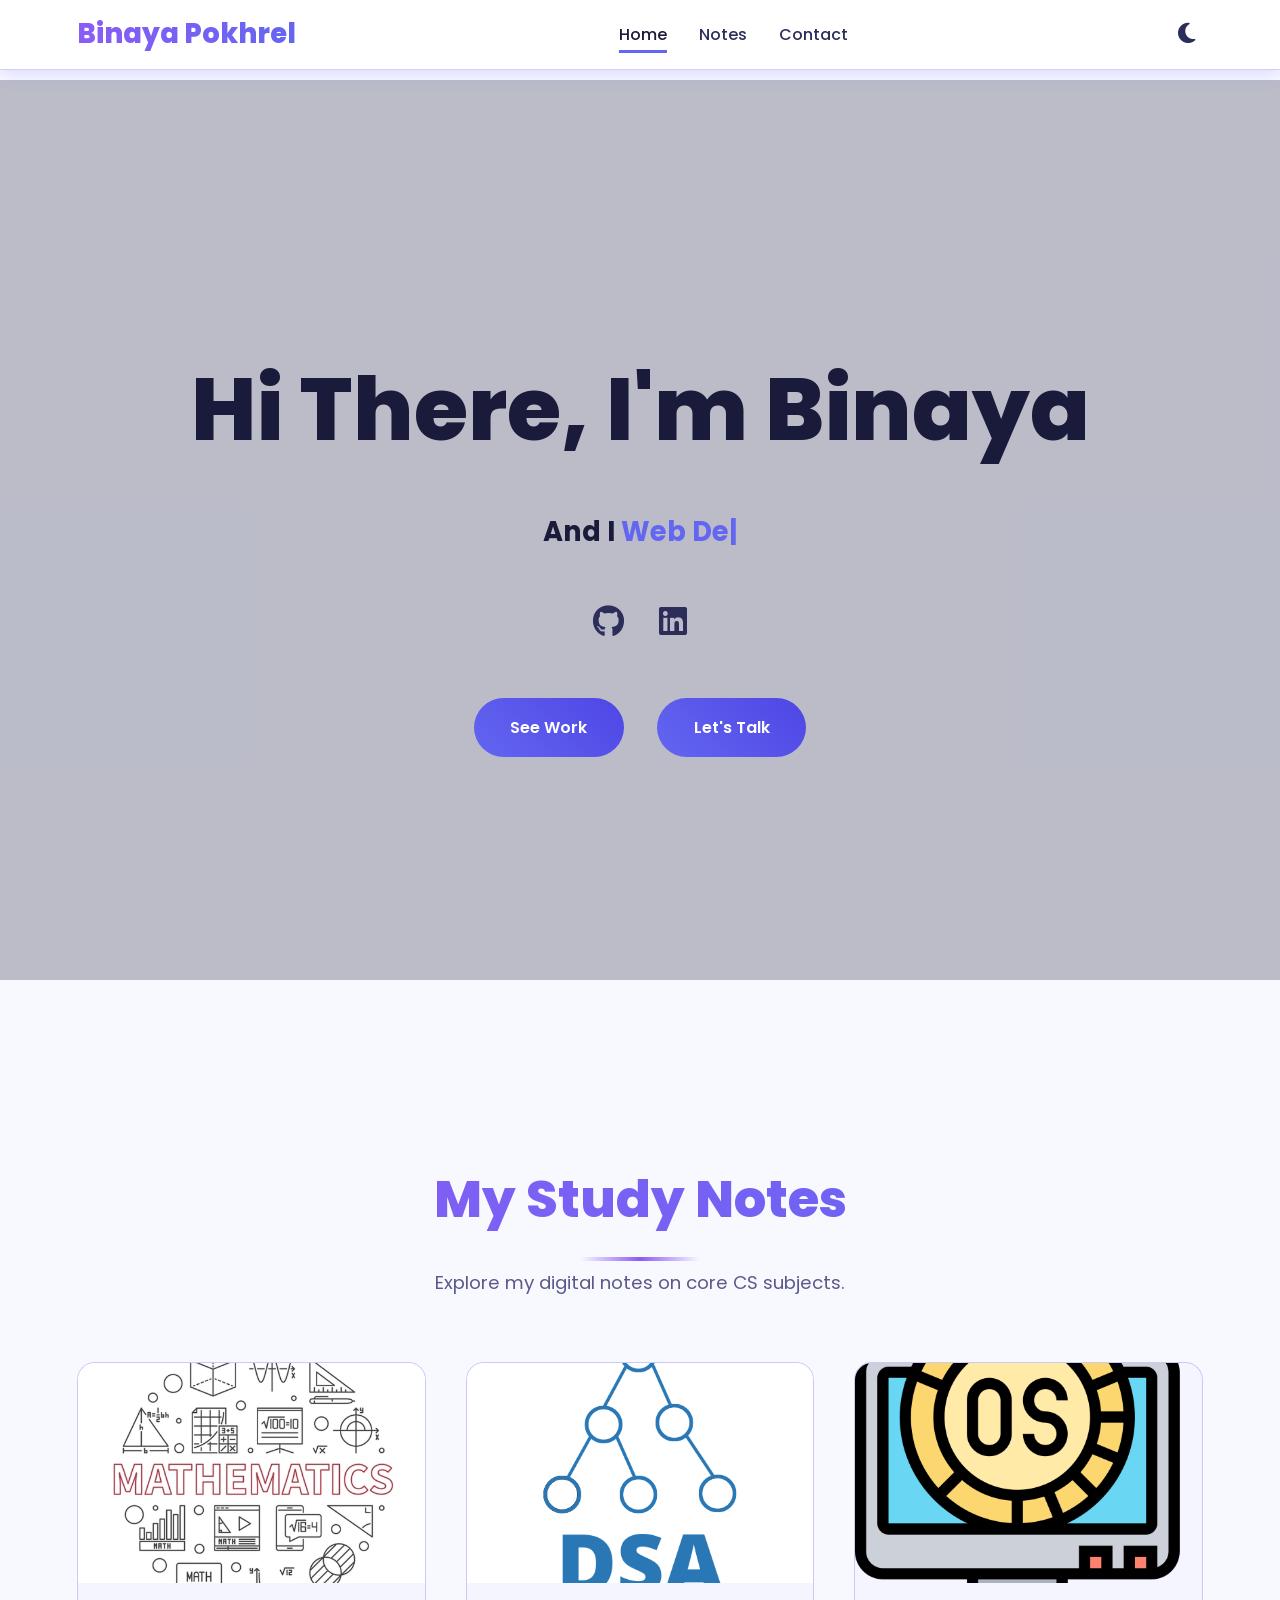
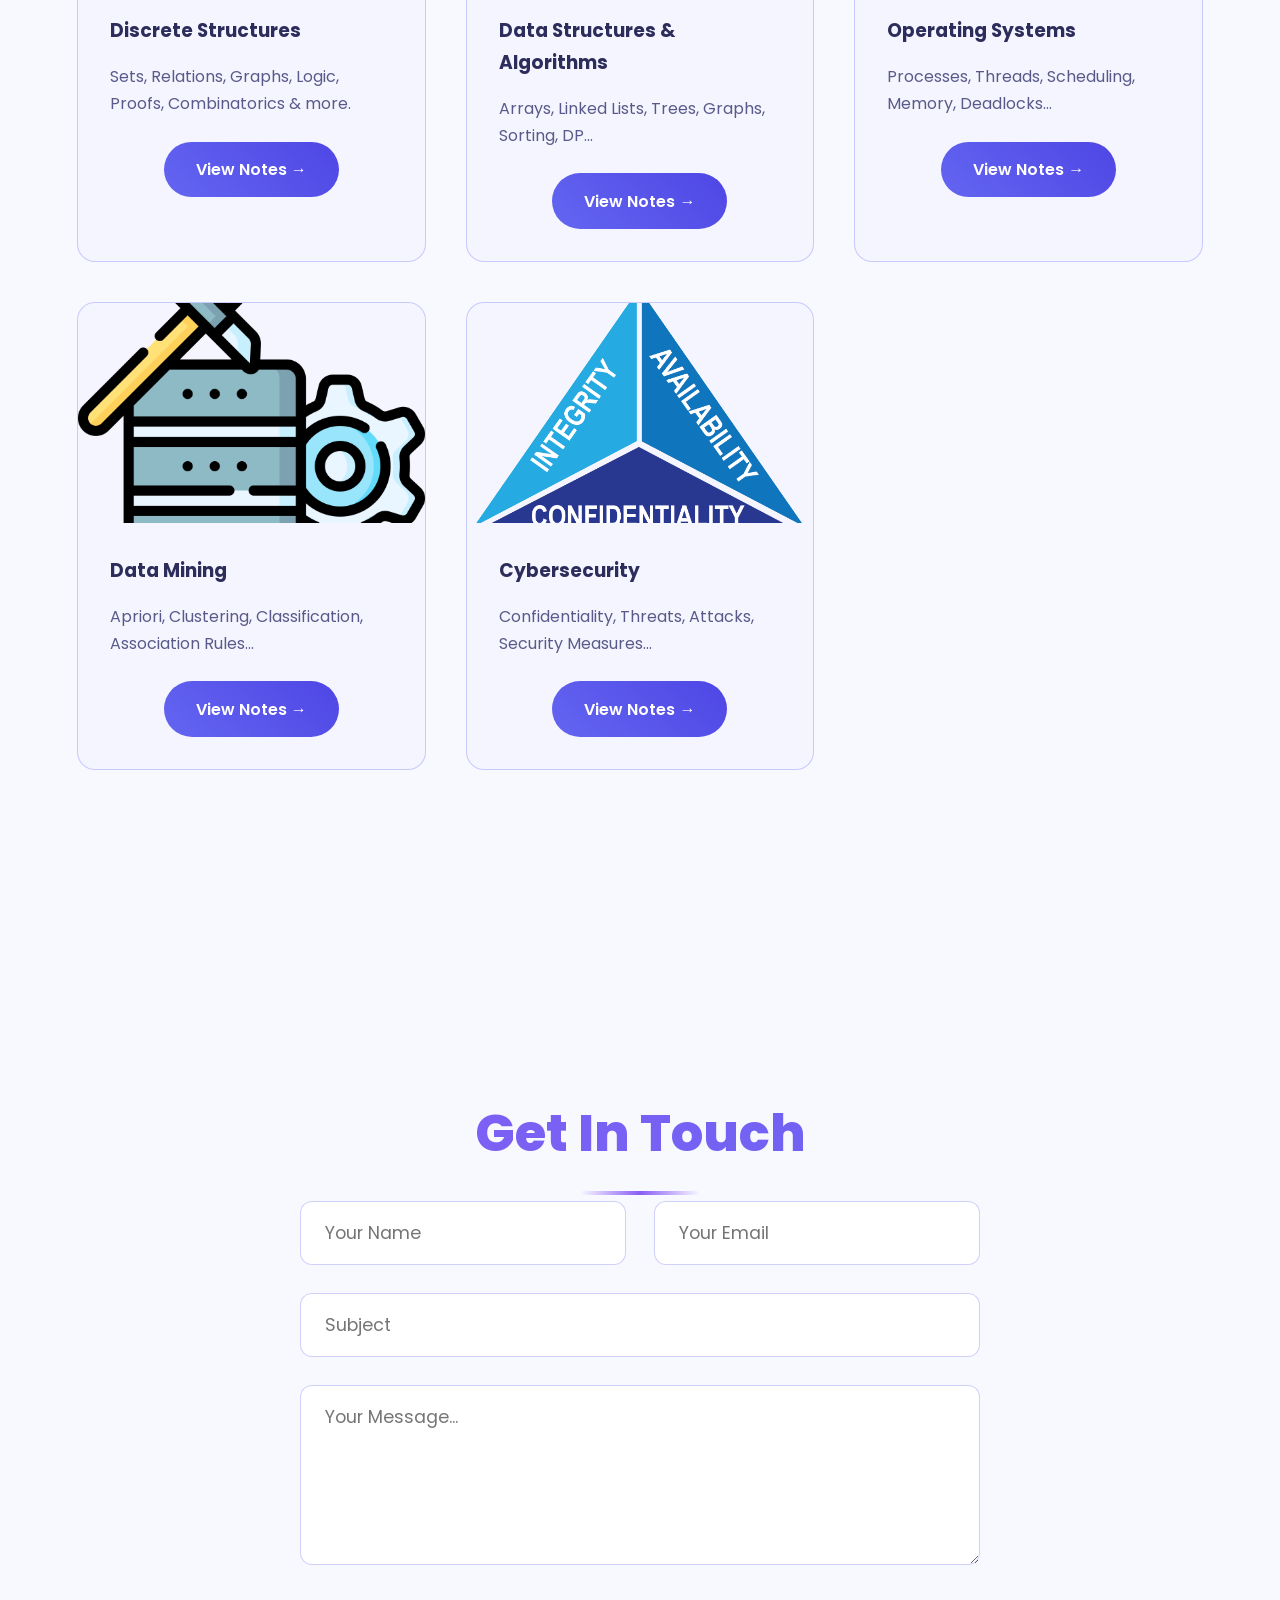
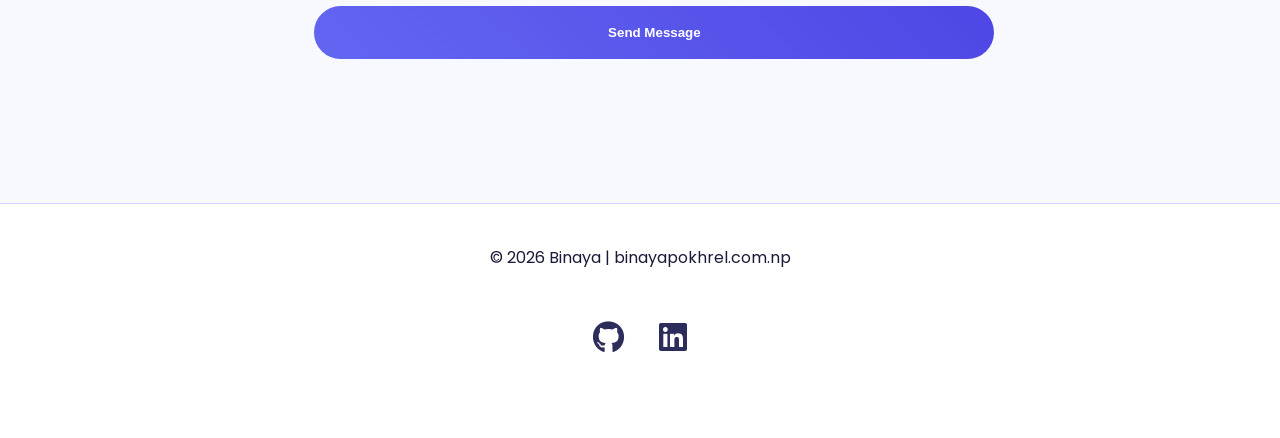
==== commit 9fd5de7d: "Update index.html" ====
--- a/index.html
+++ b/index.html
@@ -44,9 +44,7 @@
 
         <ul class="nav-links" id="navLinks">
           <li><a href="#home" class="active">Home</a></li>
-          <li><a href="#about">About</a></li>
           <li><a href="#Notes">Notes</a></li>
-          <li><a href="#certificates">Certificate</a></li>
           <li><a href="#contact">Contact</a></li>
         </ul>
 
@@ -82,66 +80,6 @@
     </section>
 
     <!-- About -->
-    <section id="about">
-      <h2 class="section-title">About Me</h2>
-      <div class="about-grid">
-        <div class="about-img">
-          <img src="image/binaya.jpg" alt="Binaya Pokhrel" />
-        </div>
-        <div>
-          <p style="font-size: 1.25rem; margin-bottom: 1.8rem">
-            I'm a passionate <strong>web developer</strong> based in Kathmandu,
-            Nepal, focused on building clean, modern and user-centered digital
-            experiences. 🇳🇵
-          </p>
-          <p style="margin-bottom: 1.8rem">
-            I enjoy solving real problems with code — whether it's a fast
-            frontend with animations.
-          </p>
-          <p>Currently mastering React, Next.js, Node.js, Tailwind.</p>
-        </div>
-      </div>
-    </section>
-
-    <!-- Certifications -->
-    <section class="certificates-section" id="certificates">
-      <div class="container">
-        <h2 class="section-title">Certifications</h2>
-
-        <div class="certificates-grid">
-          <!-- Certificate 1 -->
-          <div class="certificate-card">
-            <div class="ribbon">AWS Certified</div>
-            <div class="certificate-image">
-              <img src="image/aws.png" alt="AWS Certified Cloud Practitioner" loading="lazy" />
-            </div>
-            <div class="certificate-content">
-              <h3>AWS Certified Cloud Practitioner</h3>
-              <p class="issuer">Amazon Web Services</p>
-              <p class="date">December 05, 2023 • Expires: December 05, 2026</p>
-              <a href="https://www.credly.com/badges/719e9d66-f7d1-41e0-a80d-3349d81aca88/linked_in?t=s58u3l" 
-                 target="_blank" rel="noopener noreferrer" class="btn-verify">
-                View on Credly
-              </a>
-            </div>
-          </div>
-
-          <!-- Certificate 2 -->
-          <div class="certificate-card">
-            <div class="ribbon">Machine Learning</div>
-            <div class="certificate-image">
-              <img src="/image/python.jpeg" alt="Python with Machine Learning" loading="lazy" />
-            </div>
-            <div class="certificate-content">
-              <h3>Python with Machine Learning</h3>
-              <p class="issuer">Code IT</p>
-              <p class="date">Completed: February 20 2026</p>
-              <button class="btn-verify" onclick="openModal()">View Certificate</button>
-            </div>
-          </div>
-        </div>
-      </div>
-    </section>
 
     <!-- Notes -->
     <section id="Notes">
--- a/home_pages_style.css
+++ b/home_pages_style.css
@@ -744,128 +744,3 @@
   background: rgba(148, 163, 184, 0.1);
 }
 
-/* animation in home page */
-
-* {
-        scroll-behavior: smooth;
-      }
-
-      .section-title {
-        position: relative;
-        opacity: 0;
-        transform: translateY(30px);
-        transition: all 0.8s cubic-bezier(0.4, 0, 0.2, 1);
-      }
-
-      .section-title.visible {
-        opacity: 1;
-        transform: translateY(0);
-      }
-
-      /* Hero Animations */
-      .hero-content h1,
-      .hero-content h2 {
-        opacity: 0;
-        transform: translateY(40px);
-        animation: fadeUp 1s forwards;
-      }
-
-      .hero-content h1 { animation-delay: 0.3s; }
-      .hero-content h2 { animation-delay: 0.6s; }
-
-      @keyframes fadeUp {
-        to {
-          opacity: 1;
-          transform: translateY(0);
-        }
-      }
-
-      /* Typing Cursor */
-      .typing {
-        position: relative;
-      }
-
-      .cursor {
-        animation: blink 0.8s step-end infinite;
-      }
-
-      @keyframes blink {
-        50% { opacity: 0; }
-      }
-
-      /* Card Animations */
-      .certificate-card,
-      .project-card {
-        opacity: 0;
-        transform: translateY(50px);
-        transition: all 0.6s cubic-bezier(0.25, 0.46, 0.45, 0.94);
-      }
-
-      .certificate-card.visible,
-      .project-card.visible {
-        opacity: 1;
-        transform: translateY(0);
-      }
-
-      .certificate-card:hover,
-      .project-card:hover {
-        transform: translateY(-15px) scale(1.03);
-        box-shadow: 0 25px 50px -12px rgb(0 0 0 / 0.4);
-      }
-
-      /* About Image Animation */
-      .about-img img {
-        opacity: 0;
-        transform: scale(0.85) rotate(-5deg);
-        transition: all 1s cubic-bezier(0.34, 1.56, 0.64, 1);
-      }
-
-      .about-img.visible img {
-        opacity: 1;
-        transform: scale(1) rotate(0);
-      }
-
-      /* Form Animations */
-      .form-row input,
-      input[type="text"],
-      input[type="email"],
-      textarea {
-        transition: all 0.3s ease;
-      }
-
-      .form-row input:focus,
-      input[type="text"]:focus,
-      input[type="email"]:focus,
-      textarea:focus {
-        transform: translateY(-2px);
-        box-shadow: 0 10px 25px rgba(79, 70, 229, 0.2);
-      }
-
-      /* Modal Animation */
-      .modal {
-        animation: modalPop 0.4s cubic-bezier(0.34, 1.56, 0.64, 1) forwards;
-      }
-
-      @keyframes modalPop {
-        from {
-          opacity: 0;
-          transform: scale(0.7) translateY(50px);
-        }
-        to {
-          opacity: 1;
-          transform: scale(1) translateY(0);
-        }
-      }
-
-      /* Navbar Scroll Effect */
-      nav {
-        transition: all 0.4s ease;
-      }
-
-      .nav-scrolled {
-        background: rgba(15, 23, 42, 0.95);
-        backdrop-filter: blur(12px);
-        box-shadow: 0 10px 30px rgba(0, 0, 0, 0.3);
-      }
-
-      
